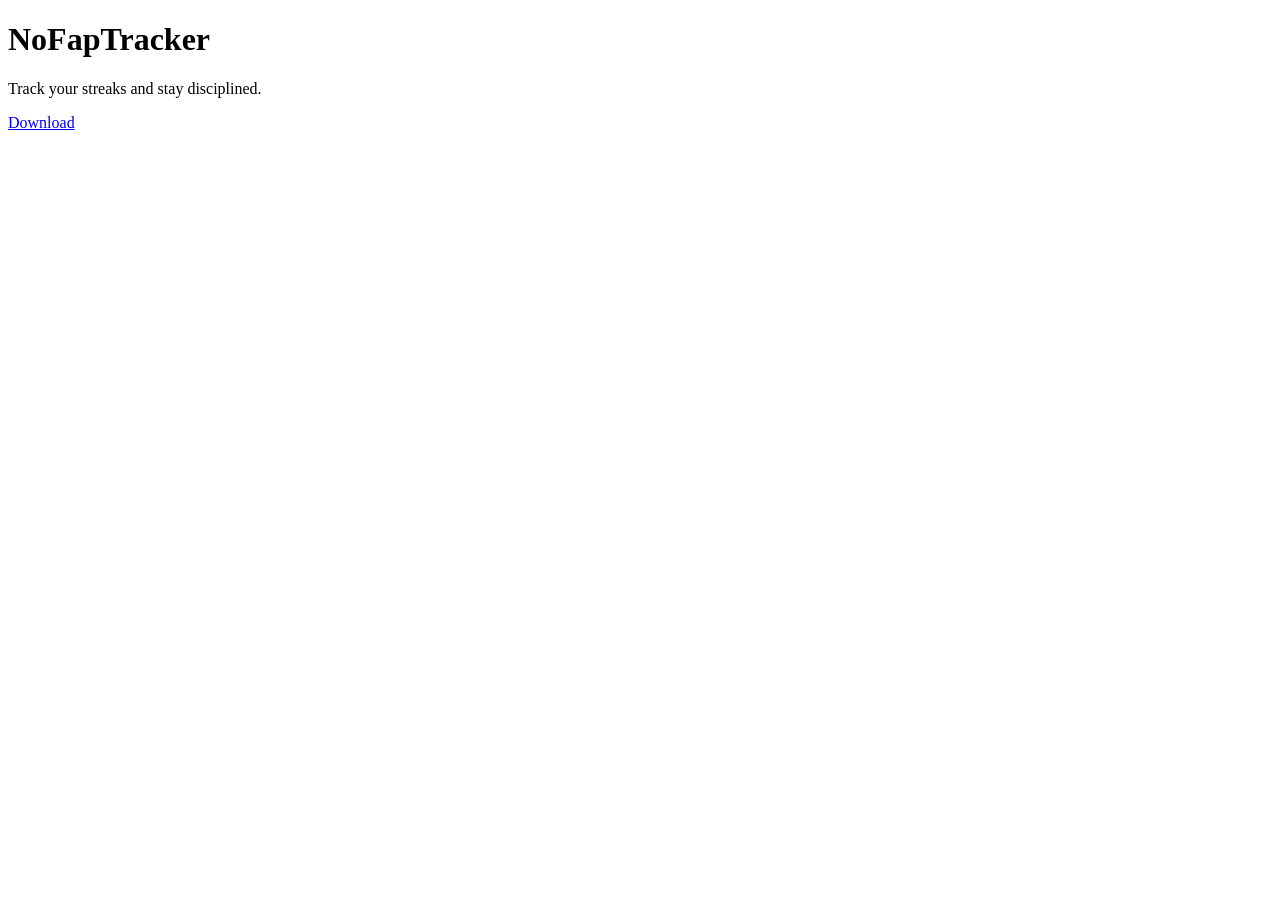
==== index.html @ 9bda852b "Add initial index.html for NoFapTracker app" ====
<!DOCTYPE html>
<html>
<head>
  <title>NoFapTracker</title>
  <meta name="description" content="Offline NoFap streak tracker app.">
</head>

<body>
  <h1>NoFapTracker</h1>
  <p>Track your streaks and stay disciplined.</p>

  <a href="https://github.com/EfthimisKz/NoFapTracker/releases/tag/v0.0.1">
    Download
  </a>
</body>
</html>
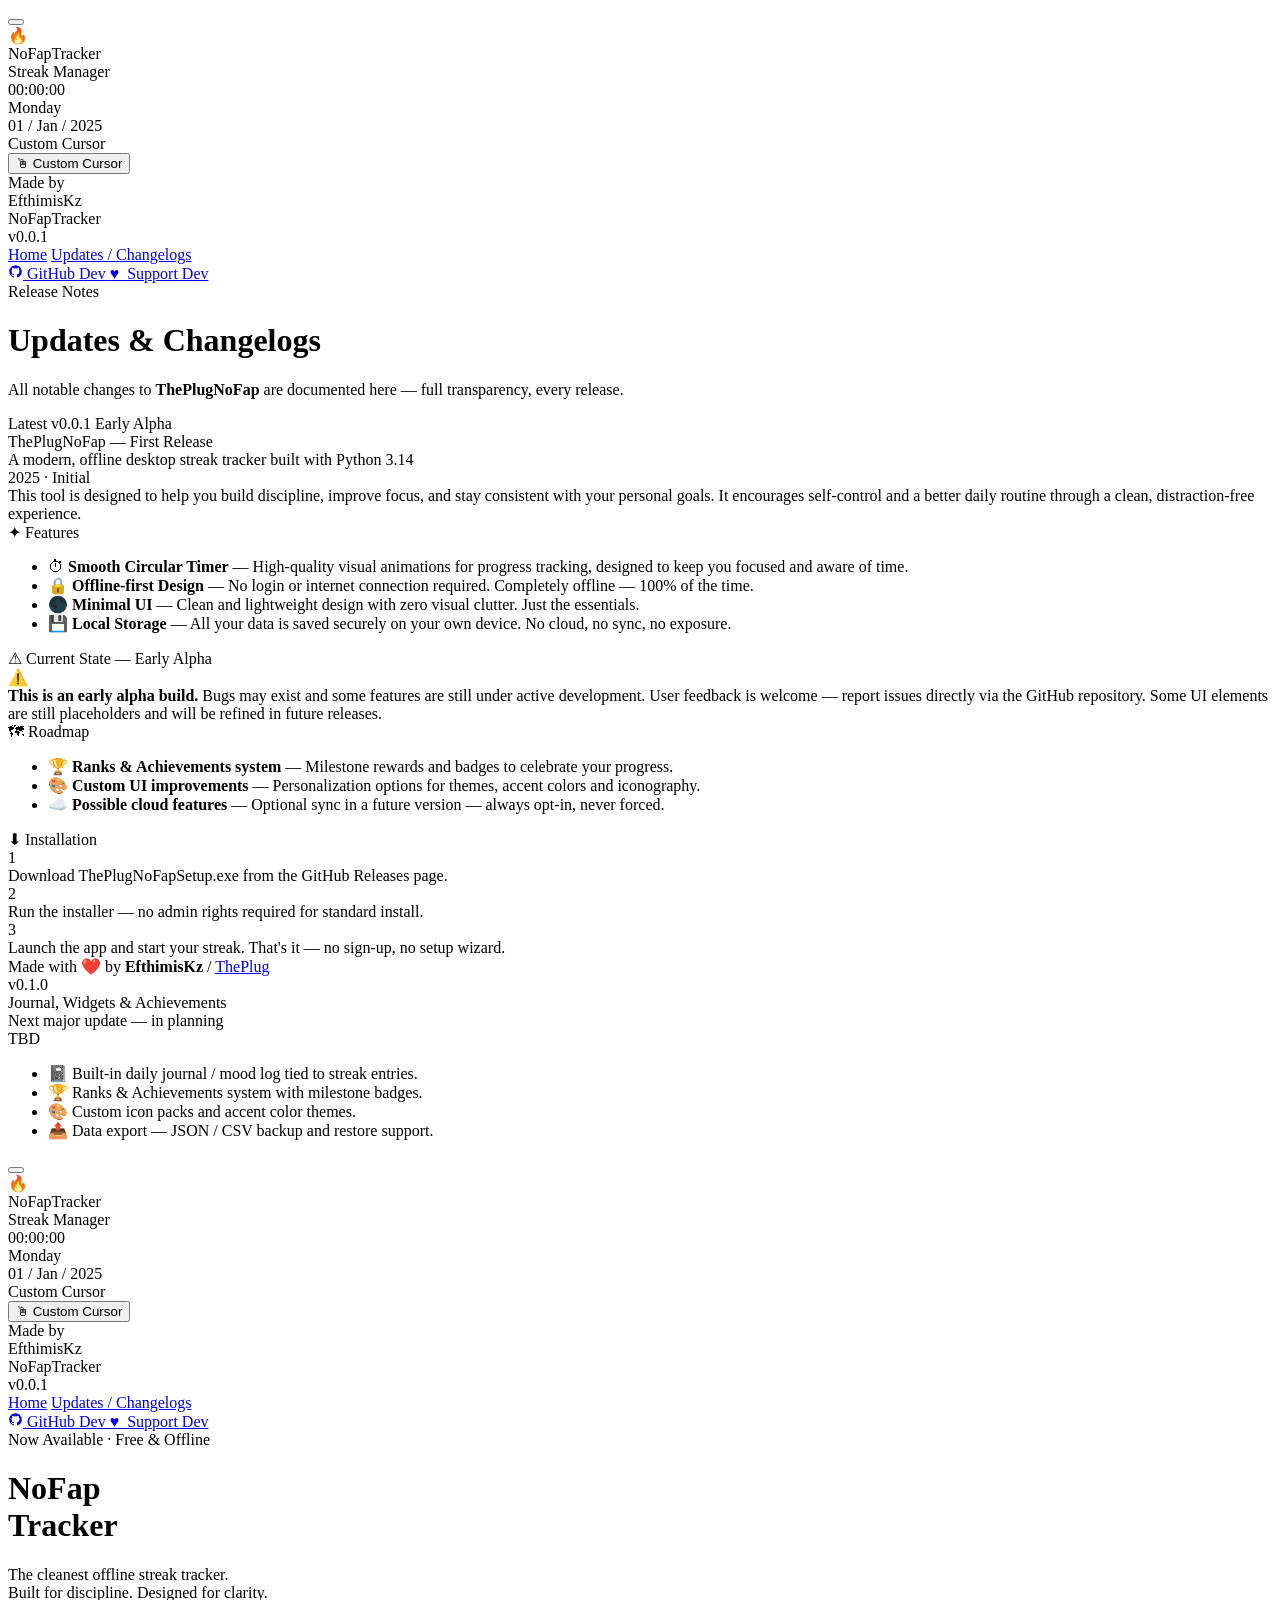
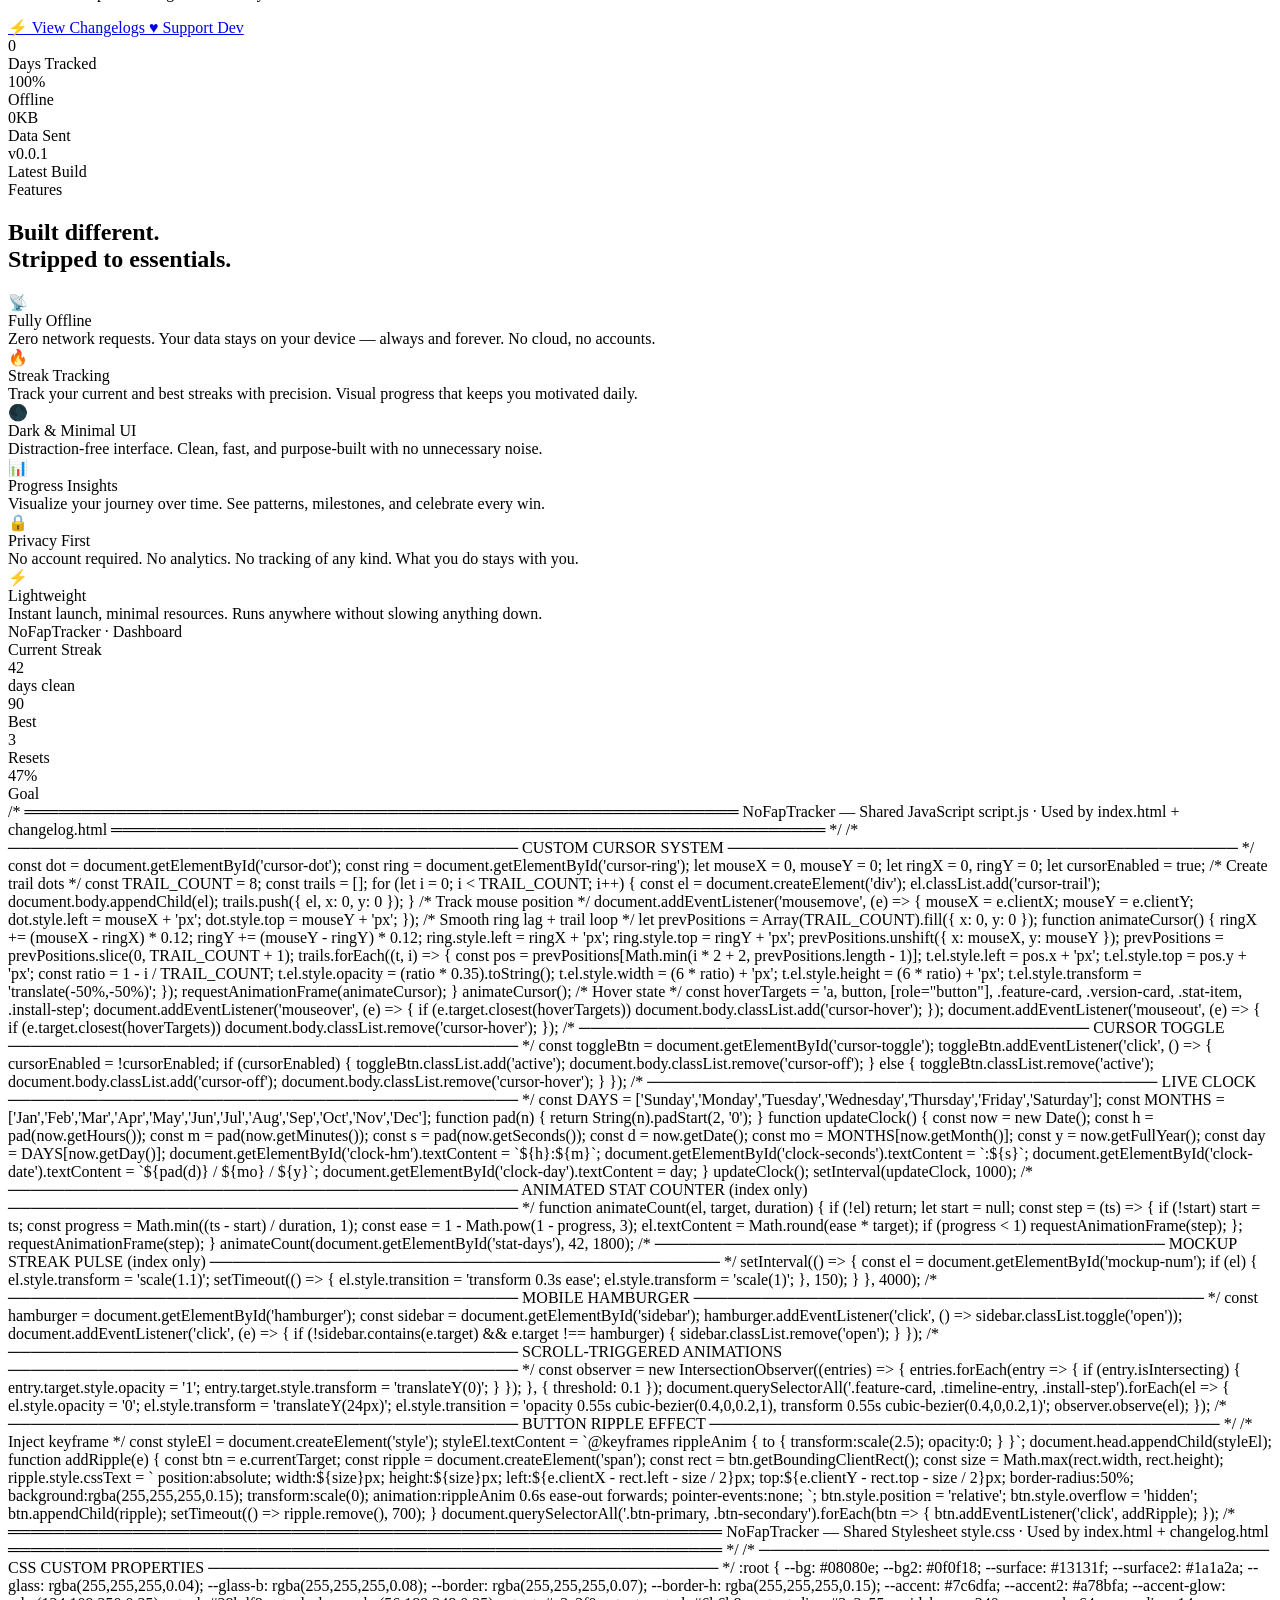
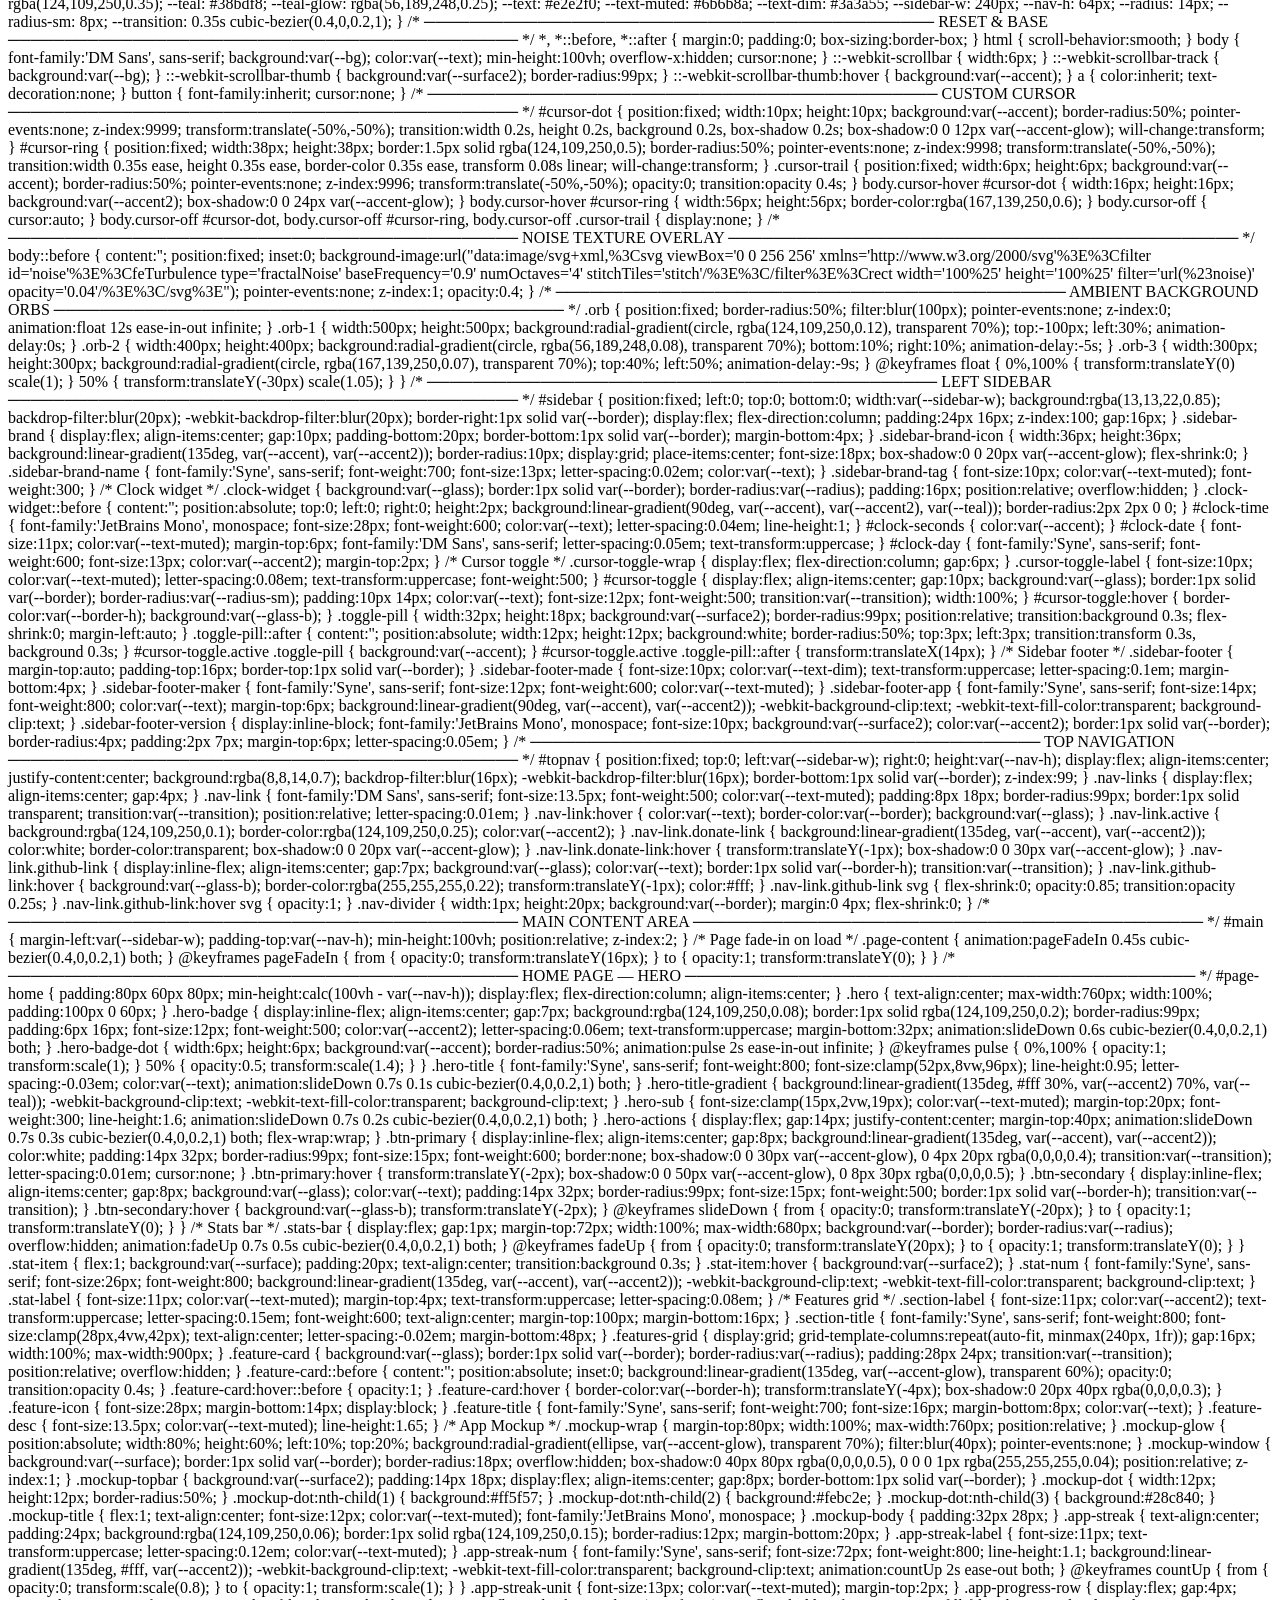
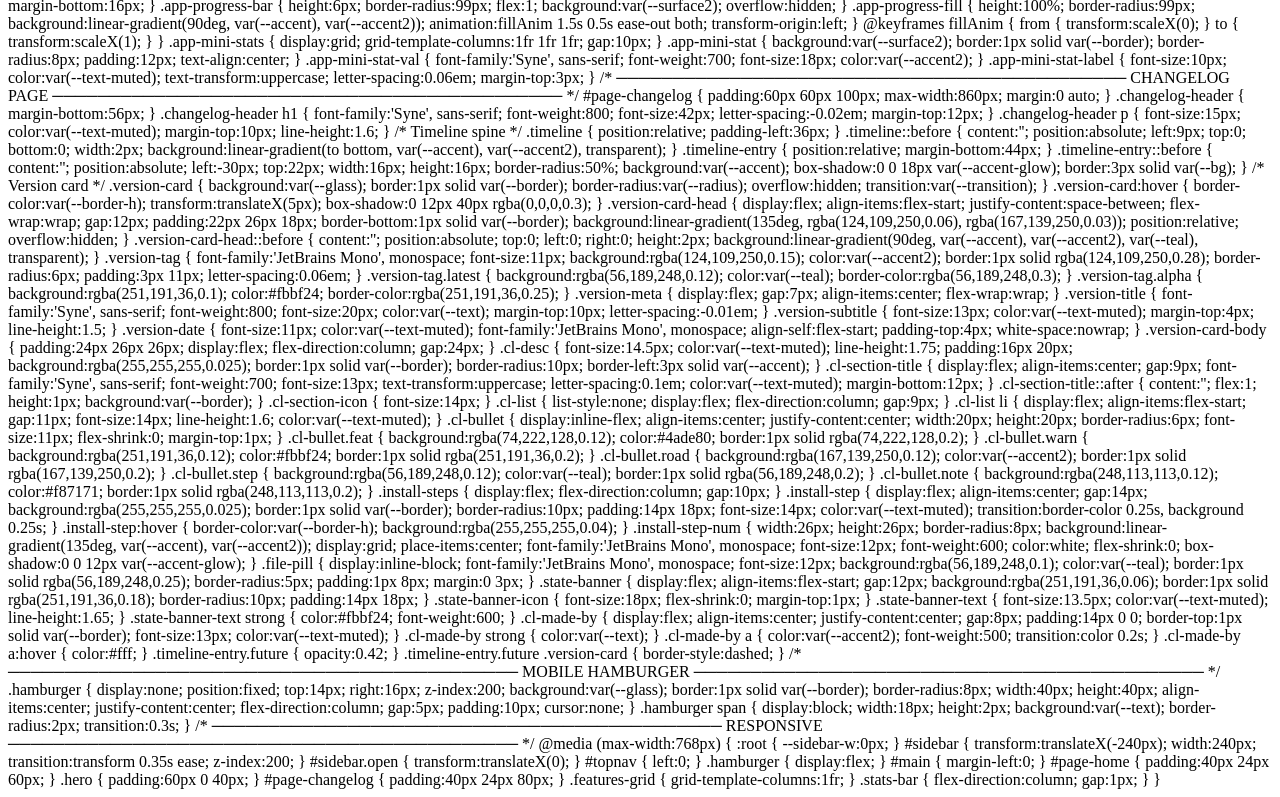
==== commit 34b8ac8a: "New Website 2000 Lines" ====
--- a/index.html
+++ b/index.html
@@ -1,16 +1,1661 @@
 <!DOCTYPE html>
-<html>
+<html lang="en">
 <head>
-  <title>NoFapTracker</title>
-  <meta name="description" content="Offline NoFap streak tracker app.">
+  <meta charset="UTF-8" />
+  <meta name="viewport" content="width=device-width, initial-scale=1.0"/>
+  <title>Changelog — NoFapTracker</title>
+
+  <!-- Google Fonts -->
+  <link rel="preconnect" href="https://fonts.googleapis.com"/>
+  <link rel="preconnect" href="https://fonts.gstatic.com" crossorigin/>
+  <link href="https://fonts.googleapis.com/css2?family=Syne:wght@400;600;700;800&family=DM+Sans:ital,opsz,wght@0,9..40,300;0,9..40,400;0,9..40,500;1,9..40,300&family=JetBrains+Mono:wght@400;500;600&display=swap" rel="stylesheet"/>
+
+  <!-- Shared Styles -->
+  <link rel="stylesheet" href="style.css"/>
 </head>
-
 <body>
-  <h1>NoFapTracker</h1>
-  <p>Track your streaks and stay disciplined.</p>
-
-  <a href="https://github.com/EfthimisKz/NoFapTracker/releases/tag/v0.0.1">
-    Download
-  </a>
+
+  <!-- ── AMBIENT ORBS ── -->
+  <div class="orb orb-1"></div>
+  <div class="orb orb-2"></div>
+  <div class="orb orb-3"></div>
+
+  <!-- ── CUSTOM CURSOR ── -->
+  <div id="cursor-dot"></div>
+  <div id="cursor-ring"></div>
+
+  <!-- ── MOBILE HAMBURGER ── -->
+  <button class="hamburger" id="hamburger" aria-label="Menu">
+    <span></span><span></span><span></span>
+  </button>
+
+  <!-- ══════════════════════════════════════════
+       LEFT SIDEBAR
+  ══════════════════════════════════════════ -->
+  <aside id="sidebar">
+    <div class="sidebar-brand">
+      <div class="sidebar-brand-icon">🔥</div>
+      <div>
+        <div class="sidebar-brand-name">NoFapTracker</div>
+        <div class="sidebar-brand-tag">Streak Manager</div>
+      </div>
+    </div>
+
+    <div class="clock-widget">
+      <div id="clock-time">
+        <span id="clock-hm">00:00</span><span id="clock-seconds">:00</span>
+      </div>
+      <div id="clock-day">Monday</div>
+      <div id="clock-date">01 / Jan / 2025</div>
+    </div>
+
+    <div class="cursor-toggle-wrap">
+      <div class="cursor-toggle-label">Custom Cursor</div>
+      <button id="cursor-toggle" class="active" aria-label="Toggle custom cursor">
+        <span>🖱 Custom Cursor</span>
+        <div class="toggle-pill"></div>
+      </button>
+    </div>
+
+    <div class="sidebar-footer">
+      <div class="sidebar-footer-made">Made by</div>
+      <div class="sidebar-footer-maker">EfthimisKz</div>
+      <div class="sidebar-footer-app">NoFapTracker</div>
+      <span class="sidebar-footer-version">v0.0.1</span>
+    </div>
+  </aside>
+
+  <!-- ══════════════════════════════════════════
+       TOP NAVIGATION
+  ══════════════════════════════════════════ -->
+  <nav id="topnav">
+    <div class="nav-links">
+
+      <!-- Home — links back -->
+      <a href="index.html" class="nav-link">Home</a>
+
+      <!-- Changelog — ACTIVE on this page -->
+      <a href="changelog.html" class="nav-link active">Updates / Changelogs</a>
+
+      <div class="nav-divider"></div>
+
+      <!-- GitHub Dev -->
+      <a href="https://github.com/EfthimisKz"
+         target="_blank" rel="noopener"
+         class="nav-link github-link">
+        <svg width="15" height="15" viewBox="0 0 24 24" fill="currentColor" xmlns="http://www.w3.org/2000/svg" aria-hidden="true">
+          <path d="M12 2C6.477 2 2 6.484 2 12.017c0 4.425 2.865 8.18 6.839 9.504.5.092.682-.217.682-.483 0-.237-.008-.868-.013-1.703-2.782.605-3.369-1.343-3.369-1.343-.454-1.158-1.11-1.466-1.11-1.466-.908-.62.069-.608.069-.608 1.003.07 1.531 1.032 1.531 1.032.892 1.53 2.341 1.088 2.91.832.092-.647.35-1.088.636-1.338-2.22-.253-4.555-1.113-4.555-4.951 0-1.093.39-1.988 1.029-2.688-.103-.253-.446-1.272.098-2.65 0 0 .84-.27 2.75 1.026A9.564 9.564 0 0 1 12 6.844a9.59 9.59 0 0 1 2.504.337c1.909-1.296 2.747-1.027 2.747-1.027.546 1.379.202 2.398.1 2.651.64.7 1.028 1.595 1.028 2.688 0 3.848-2.339 4.695-4.566 4.943.359.309.678.92.678 1.855 0 1.338-.012 2.419-.012 2.747 0 .268.18.58.688.482A10.019 10.019 0 0 0 22 12.017C22 6.484 17.522 2 12 2z"/>
+        </svg>
+        GitHub Dev
+      </a>
+
+      <!-- Support Dev -->
+      <a href="https://paypal.me/EfthimisKzou?locale.x=en_US&country=GR"
+         target="_blank" rel="noopener"
+         class="nav-link donate-link">
+        ♥&nbsp; Support Dev
+      </a>
+    </div>
+  </nav>
+
+  <!-- ══════════════════════════════════════════
+       MAIN CONTENT — CHANGELOG PAGE
+  ══════════════════════════════════════════ -->
+  <main id="main">
+    <div id="page-changelog" class="page-content">
+
+      <!-- ── HEADER ── -->
+      <div class="changelog-header">
+        <div class="hero-badge" style="animation:none; margin-bottom:16px;">
+          <div class="hero-badge-dot"></div>
+          Release Notes
+        </div>
+        <h1>Updates &amp; Changelogs</h1>
+        <p>
+          All notable changes to <strong style="color:var(--text);">ThePlugNoFap</strong>
+          are documented here — full transparency, every release.
+        </p>
+      </div>
+
+      <!-- ══════════════════════════════════════
+           TIMELINE
+      ══════════════════════════════════════ -->
+      <div class="timeline">
+
+        <!-- ─────────────────────────────────────
+             v0.0.1 — FIRST RELEASE
+        ───────────────────────────────────────── -->
+        <div class="timeline-entry">
+          <div class="version-card">
+
+            <!-- Card header -->
+            <div class="version-card-head">
+              <div>
+                <div class="version-meta">
+                  <span class="version-tag latest">Latest</span>
+                  <span class="version-tag">v0.0.1</span>
+                  <span class="version-tag alpha">Early Alpha</span>
+                </div>
+                <div class="version-title">ThePlugNoFap — First Release</div>
+                <div class="version-subtitle">
+                  A modern, offline desktop streak tracker built with Python&nbsp;3.14
+                </div>
+              </div>
+              <div class="version-date">2025 · Initial</div>
+            </div>
+
+            <!-- Card body -->
+            <div class="version-card-body">
+
+              <!-- Description -->
+              <div class="cl-desc">
+                This tool is designed to help you build discipline, improve focus, and stay
+                consistent with your personal goals. It encourages self-control and a better
+                daily routine through a clean, distraction-free experience.
+              </div>
+
+              <!-- ── FEATURES ── -->
+              <div>
+                <div class="cl-section-title">
+                  <span class="cl-section-icon">✦</span>
+                  Features
+                </div>
+                <ul class="cl-list">
+                  <li>
+                    <span class="cl-bullet feat">⏱</span>
+                    <span>
+                      <strong style="color:var(--text);">Smooth Circular Timer</strong>
+                      — High-quality visual animations for progress tracking, designed to
+                      keep you focused and aware of time.
+                    </span>
+                  </li>
+                  <li>
+                    <span class="cl-bullet feat">🔒</span>
+                    <span>
+                      <strong style="color:var(--text);">Offline-first Design</strong>
+                      — No login or internet connection required. Completely offline — 100% of the time.
+                    </span>
+                  </li>
+                  <li>
+                    <span class="cl-bullet feat">🌑</span>
+                    <span>
+                      <strong style="color:var(--text);">Minimal UI</strong>
+                      — Clean and lightweight design with zero visual clutter. Just the essentials.
+                    </span>
+                  </li>
+                  <li>
+                    <span class="cl-bullet feat">💾</span>
+                    <span>
+                      <strong style="color:var(--text);">Local Storage</strong>
+                      — All your data is saved securely on your own device. No cloud, no sync, no exposure.
+                    </span>
+                  </li>
+                </ul>
+              </div>
+
+              <!-- ── CURRENT STATE ── -->
+              <div>
+                <div class="cl-section-title">
+                  <span class="cl-section-icon">⚠</span>
+                  Current State — Early Alpha
+                </div>
+                <div class="state-banner">
+                  <div class="state-banner-icon">⚠️</div>
+                  <div class="state-banner-text">
+                    <strong>This is an early alpha build.</strong> Bugs may exist and some
+                    features are still under active development. User feedback is welcome —
+                    report issues directly via the GitHub repository.
+                    Some UI elements are still placeholders and will be refined in future releases.
+                  </div>
+                </div>
+              </div>
+
+              <!-- ── ROADMAP ── -->
+              <div>
+                <div class="cl-section-title">
+                  <span class="cl-section-icon">🗺</span>
+                  Roadmap
+                </div>
+                <ul class="cl-list">
+                  <li>
+                    <span class="cl-bullet road">🏆</span>
+                    <span>
+                      <strong style="color:var(--text);">Ranks &amp; Achievements system</strong>
+                      — Milestone rewards and badges to celebrate your progress.
+                    </span>
+                  </li>
+                  <li>
+                    <span class="cl-bullet road">🎨</span>
+                    <span>
+                      <strong style="color:var(--text);">Custom UI improvements</strong>
+                      — Personalization options for themes, accent colors and iconography.
+                    </span>
+                  </li>
+                  <li>
+                    <span class="cl-bullet road">☁️</span>
+                    <span>
+                      <strong style="color:var(--text);">Possible cloud features</strong>
+                      — Optional sync in a future version — always opt-in, never forced.
+                    </span>
+                  </li>
+                </ul>
+              </div>
+
+              <!-- ── INSTALLATION ── -->
+              <div>
+                <div class="cl-section-title">
+                  <span class="cl-section-icon">⬇</span>
+                  Installation
+                </div>
+                <div class="install-steps">
+                  <div class="install-step">
+                    <div class="install-step-num">1</div>
+                    <span>
+                      Download <span class="file-pill">ThePlugNoFapSetup.exe</span>
+                      from the GitHub Releases page.
+                    </span>
+                  </div>
+                  <div class="install-step">
+                    <div class="install-step-num">2</div>
+                    <span>Run the installer — no admin rights required for standard install.</span>
+                  </div>
+                  <div class="install-step">
+                    <div class="install-step-num">3</div>
+                    <span>
+                      Launch the app and start your streak.
+                      That's it — no sign-up, no setup wizard.
+                    </span>
+                  </div>
+                </div>
+              </div>
+
+              <!-- ── MADE BY ── -->
+              <div class="cl-made-by">
+                <span>Made with ❤️ by</span>
+                <strong>EfthimisKz</strong>
+                <span style="color:var(--text-dim);">/</span>
+                <a href="https://github.com/EfthimisKz" target="_blank" rel="noopener">ThePlug</a>
+              </div>
+
+            </div><!-- /version-card-body -->
+          </div><!-- /version-card -->
+        </div><!-- /timeline-entry -->
+
+        <!-- ─────────────────────────────────────
+             v0.1.0 — COMING SOON placeholder
+        ───────────────────────────────────────── -->
+        <div class="timeline-entry future">
+          <div class="version-card">
+            <div class="version-card-head">
+              <div>
+                <div class="version-meta">
+                  <span class="version-tag">v0.1.0</span>
+                </div>
+                <div class="version-title">Journal, Widgets &amp; Achievements</div>
+                <div class="version-subtitle">Next major update — in planning</div>
+              </div>
+              <div class="version-date">TBD</div>
+            </div>
+            <div class="version-card-body">
+              <ul class="cl-list">
+                <li>
+                  <span class="cl-bullet road">📓</span>
+                  <span>Built-in daily journal / mood log tied to streak entries.</span>
+                </li>
+                <li>
+                  <span class="cl-bullet road">🏆</span>
+                  <span>Ranks &amp; Achievements system with milestone badges.</span>
+                </li>
+                <li>
+                  <span class="cl-bullet road">🎨</span>
+                  <span>Custom icon packs and accent color themes.</span>
+                </li>
+                <li>
+                  <span class="cl-bullet road">📤</span>
+                  <span>Data export — JSON / CSV backup and restore support.</span>
+                </li>
+              </ul>
+            </div>
+          </div>
+        </div><!-- /timeline-entry future -->
+
+      </div><!-- /timeline -->
+    </div><!-- /page-content -->
+  </main>
+
+  <!-- Shared JS -->
+  <script src="script.js"></script>
 </body>
 </html>
+
+<!DOCTYPE html>
+<html lang="en">
+<head>
+  <meta charset="UTF-8" />
+  <meta name="viewport" content="width=device-width, initial-scale=1.0"/>
+  <title>NoFapTracker — Offline Streak Tracker</title>
+
+  <!-- Google Fonts -->
+  <link rel="preconnect" href="https://fonts.googleapis.com"/>
+  <link rel="preconnect" href="https://fonts.gstatic.com" crossorigin/>
+  <link href="https://fonts.googleapis.com/css2?family=Syne:wght@400;600;700;800&family=DM+Sans:ital,opsz,wght@0,9..40,300;0,9..40,400;0,9..40,500;1,9..40,300&family=JetBrains+Mono:wght@400;500;600&display=swap" rel="stylesheet"/>
+
+  <!-- Shared Styles -->
+  <link rel="stylesheet" href="style.css"/>
+</head>
+<body>
+
+  <!-- ── AMBIENT ORBS ── -->
+  <div class="orb orb-1"></div>
+  <div class="orb orb-2"></div>
+  <div class="orb orb-3"></div>
+
+  <!-- ── CUSTOM CURSOR ── -->
+  <div id="cursor-dot"></div>
+  <div id="cursor-ring"></div>
+
+  <!-- ── MOBILE HAMBURGER ── -->
+  <button class="hamburger" id="hamburger" aria-label="Menu">
+    <span></span><span></span><span></span>
+  </button>
+
+  <!-- ══════════════════════════════════════════
+       LEFT SIDEBAR
+  ══════════════════════════════════════════ -->
+  <aside id="sidebar">
+    <div class="sidebar-brand">
+      <div class="sidebar-brand-icon">🔥</div>
+      <div>
+        <div class="sidebar-brand-name">NoFapTracker</div>
+        <div class="sidebar-brand-tag">Streak Manager</div>
+      </div>
+    </div>
+
+    <div class="clock-widget">
+      <div id="clock-time">
+        <span id="clock-hm">00:00</span><span id="clock-seconds">:00</span>
+      </div>
+      <div id="clock-day">Monday</div>
+      <div id="clock-date">01 / Jan / 2025</div>
+    </div>
+
+    <div class="cursor-toggle-wrap">
+      <div class="cursor-toggle-label">Custom Cursor</div>
+      <button id="cursor-toggle" class="active" aria-label="Toggle custom cursor">
+        <span>🖱 Custom Cursor</span>
+        <div class="toggle-pill"></div>
+      </button>
+    </div>
+
+    <div class="sidebar-footer">
+      <div class="sidebar-footer-made">Made by</div>
+      <div class="sidebar-footer-maker">EfthimisKz</div>
+      <div class="sidebar-footer-app">NoFapTracker</div>
+      <span class="sidebar-footer-version">v0.0.1</span>
+    </div>
+  </aside>
+
+  <!-- ══════════════════════════════════════════
+       TOP NAVIGATION
+  ══════════════════════════════════════════ -->
+  <nav id="topnav">
+    <div class="nav-links">
+
+      <!-- Home — ACTIVE on this page -->
+      <a href="index.html" class="nav-link active">Home</a>
+
+      <!-- Changelog — links to separate page -->
+      <a href="changelog.html" class="nav-link">Updates / Changelogs</a>
+
+      <div class="nav-divider"></div>
+
+      <!-- GitHub Dev -->
+      <a href="https://github.com/EfthimisKz"
+         target="_blank" rel="noopener"
+         class="nav-link github-link">
+        <svg width="15" height="15" viewBox="0 0 24 24" fill="currentColor" xmlns="http://www.w3.org/2000/svg" aria-hidden="true">
+          <path d="M12 2C6.477 2 2 6.484 2 12.017c0 4.425 2.865 8.18 6.839 9.504.5.092.682-.217.682-.483 0-.237-.008-.868-.013-1.703-2.782.605-3.369-1.343-3.369-1.343-.454-1.158-1.11-1.466-1.11-1.466-.908-.62.069-.608.069-.608 1.003.07 1.531 1.032 1.531 1.032.892 1.53 2.341 1.088 2.91.832.092-.647.35-1.088.636-1.338-2.22-.253-4.555-1.113-4.555-4.951 0-1.093.39-1.988 1.029-2.688-.103-.253-.446-1.272.098-2.65 0 0 .84-.27 2.75 1.026A9.564 9.564 0 0 1 12 6.844a9.59 9.59 0 0 1 2.504.337c1.909-1.296 2.747-1.027 2.747-1.027.546 1.379.202 2.398.1 2.651.64.7 1.028 1.595 1.028 2.688 0 3.848-2.339 4.695-4.566 4.943.359.309.678.92.678 1.855 0 1.338-.012 2.419-.012 2.747 0 .268.18.58.688.482A10.019 10.019 0 0 0 22 12.017C22 6.484 17.522 2 12 2z"/>
+        </svg>
+        GitHub Dev
+      </a>
+
+      <!-- Support Dev -->
+      <a href="https://paypal.me/EfthimisKzou?locale.x=en_US&country=GR"
+         target="_blank" rel="noopener"
+         class="nav-link donate-link">
+        ♥&nbsp; Support Dev
+      </a>
+    </div>
+  </nav>
+
+  <!-- ══════════════════════════════════════════
+       MAIN CONTENT — HOME PAGE
+  ══════════════════════════════════════════ -->
+  <main id="main">
+    <div id="page-home" class="page-content">
+
+      <!-- ── HERO ── -->
+      <div class="hero">
+        <div class="hero-badge">
+          <div class="hero-badge-dot"></div>
+          Now Available · Free &amp; Offline
+        </div>
+
+        <h1 class="hero-title">
+          <span class="hero-title-gradient">NoFap</span><br>Tracker
+        </h1>
+
+        <p class="hero-sub">
+          The cleanest offline streak tracker.<br>
+          Built for discipline. Designed for clarity.
+        </p>
+
+        <div class="hero-actions">
+          <!-- ✅ FIX: Direct link to changelog.html -->
+          <a href="changelog.html" class="btn-primary">
+            ⚡ View Changelogs
+          </a>
+          <a class="btn-secondary"
+             href="https://paypal.me/EfthimisKzou?locale.x=en_US&country=GR"
+             target="_blank" rel="noopener">
+            ♥ Support Dev
+          </a>
+        </div>
+      </div>
+
+      <!-- ── STATS BAR ── -->
+      <div class="stats-bar">
+        <div class="stat-item">
+          <div class="stat-num" id="stat-days">0</div>
+          <div class="stat-label">Days Tracked</div>
+        </div>
+        <div class="stat-item">
+          <div class="stat-num">100%</div>
+          <div class="stat-label">Offline</div>
+        </div>
+        <div class="stat-item">
+          <div class="stat-num">0KB</div>
+          <div class="stat-label">Data Sent</div>
+        </div>
+        <div class="stat-item">
+          <div class="stat-num" id="stat-ver">v0.0.1</div>
+          <div class="stat-label">Latest Build</div>
+        </div>
+      </div>
+
+      <!-- ── FEATURES ── -->
+      <div class="section-label">Features</div>
+      <h2 class="section-title">Built different.<br>Stripped to essentials.</h2>
+
+      <div class="features-grid">
+        <div class="feature-card" style="animation-delay:0.1s">
+          <span class="feature-icon">📡</span>
+          <div class="feature-title">Fully Offline</div>
+          <div class="feature-desc">Zero network requests. Your data stays on your device — always and forever. No cloud, no accounts.</div>
+        </div>
+        <div class="feature-card" style="animation-delay:0.2s">
+          <span class="feature-icon">🔥</span>
+          <div class="feature-title">Streak Tracking</div>
+          <div class="feature-desc">Track your current and best streaks with precision. Visual progress that keeps you motivated daily.</div>
+        </div>
+        <div class="feature-card" style="animation-delay:0.3s">
+          <span class="feature-icon">🌑</span>
+          <div class="feature-title">Dark &amp; Minimal UI</div>
+          <div class="feature-desc">Distraction-free interface. Clean, fast, and purpose-built with no unnecessary noise.</div>
+        </div>
+        <div class="feature-card" style="animation-delay:0.4s">
+          <span class="feature-icon">📊</span>
+          <div class="feature-title">Progress Insights</div>
+          <div class="feature-desc">Visualize your journey over time. See patterns, milestones, and celebrate every win.</div>
+        </div>
+        <div class="feature-card" style="animation-delay:0.5s">
+          <span class="feature-icon">🔒</span>
+          <div class="feature-title">Privacy First</div>
+          <div class="feature-desc">No account required. No analytics. No tracking of any kind. What you do stays with you.</div>
+        </div>
+        <div class="feature-card" style="animation-delay:0.6s">
+          <span class="feature-icon">⚡</span>
+          <div class="feature-title">Lightweight</div>
+          <div class="feature-desc">Instant launch, minimal resources. Runs anywhere without slowing anything down.</div>
+        </div>
+      </div>
+
+      <!-- ── APP MOCKUP ── -->
+      <div class="mockup-wrap">
+        <div class="mockup-glow"></div>
+        <div class="mockup-window">
+          <div class="mockup-topbar">
+            <div class="mockup-dot"></div>
+            <div class="mockup-dot"></div>
+            <div class="mockup-dot"></div>
+            <div class="mockup-title">NoFapTracker · Dashboard</div>
+          </div>
+          <div class="mockup-body">
+            <div class="app-streak">
+              <div class="app-streak-label">Current Streak</div>
+              <div class="app-streak-num" id="mockup-num">42</div>
+              <div class="app-streak-unit">days clean</div>
+            </div>
+            <div class="app-progress-row">
+              <div class="app-progress-bar"><div class="app-progress-fill" style="width:70%"></div></div>
+              <div class="app-progress-bar"><div class="app-progress-fill" style="width:100%; opacity:0.5;"></div></div>
+              <div class="app-progress-bar"><div class="app-progress-fill" style="width:30%; opacity:0.3;"></div></div>
+            </div>
+            <div class="app-mini-stats">
+              <div class="app-mini-stat">
+                <div class="app-mini-stat-val">90</div>
+                <div class="app-mini-stat-label">Best</div>
+              </div>
+              <div class="app-mini-stat">
+                <div class="app-mini-stat-val">3</div>
+                <div class="app-mini-stat-label">Resets</div>
+              </div>
+              <div class="app-mini-stat">
+                <div class="app-mini-stat-val">47%</div>
+                <div class="app-mini-stat-label">Goal</div>
+              </div>
+            </div>
+          </div>
+        </div>
+      </div>
+
+    </div><!-- /page-content -->
+  </main>
+
+  <!-- Shared JS -->
+  <script src="script.js"></script>
+</body>
+</html>
+
+/* ═══════════════════════════════════════════════════════════════
+   NoFapTracker — Shared JavaScript
+   script.js · Used by index.html + changelog.html
+═══════════════════════════════════════════════════════════════ */
+
+/* ─────────────────────────────────────────────
+   CUSTOM CURSOR SYSTEM
+───────────────────────────────────────────── */
+const dot  = document.getElementById('cursor-dot');
+const ring = document.getElementById('cursor-ring');
+let mouseX = 0, mouseY = 0;
+let ringX  = 0, ringY  = 0;
+let cursorEnabled = true;
+
+/* Create trail dots */
+const TRAIL_COUNT = 8;
+const trails = [];
+for (let i = 0; i < TRAIL_COUNT; i++) {
+  const el = document.createElement('div');
+  el.classList.add('cursor-trail');
+  document.body.appendChild(el);
+  trails.push({ el, x: 0, y: 0 });
+}
+
+/* Track mouse position */
+document.addEventListener('mousemove', (e) => {
+  mouseX = e.clientX;
+  mouseY = e.clientY;
+  dot.style.left = mouseX + 'px';
+  dot.style.top  = mouseY + 'px';
+});
+
+/* Smooth ring lag + trail loop */
+let prevPositions = Array(TRAIL_COUNT).fill({ x: 0, y: 0 });
+function animateCursor() {
+  ringX += (mouseX - ringX) * 0.12;
+  ringY += (mouseY - ringY) * 0.12;
+  ring.style.left = ringX + 'px';
+  ring.style.top  = ringY + 'px';
+
+  prevPositions.unshift({ x: mouseX, y: mouseY });
+  prevPositions = prevPositions.slice(0, TRAIL_COUNT + 1);
+
+  trails.forEach((t, i) => {
+    const pos = prevPositions[Math.min(i * 2 + 2, prevPositions.length - 1)];
+    t.el.style.left      = pos.x + 'px';
+    t.el.style.top       = pos.y + 'px';
+    const ratio          = 1 - i / TRAIL_COUNT;
+    t.el.style.opacity   = (ratio * 0.35).toString();
+    t.el.style.width     = (6 * ratio) + 'px';
+    t.el.style.height    = (6 * ratio) + 'px';
+    t.el.style.transform = 'translate(-50%,-50%)';
+  });
+
+  requestAnimationFrame(animateCursor);
+}
+animateCursor();
+
+/* Hover state */
+const hoverTargets = 'a, button, [role="button"], .feature-card, .version-card, .stat-item, .install-step';
+document.addEventListener('mouseover', (e) => {
+  if (e.target.closest(hoverTargets)) document.body.classList.add('cursor-hover');
+});
+document.addEventListener('mouseout', (e) => {
+  if (e.target.closest(hoverTargets)) document.body.classList.remove('cursor-hover');
+});
+
+/* ─────────────────────────────────────────────
+   CURSOR TOGGLE
+───────────────────────────────────────────── */
+const toggleBtn = document.getElementById('cursor-toggle');
+toggleBtn.addEventListener('click', () => {
+  cursorEnabled = !cursorEnabled;
+  if (cursorEnabled) {
+    toggleBtn.classList.add('active');
+    document.body.classList.remove('cursor-off');
+  } else {
+    toggleBtn.classList.remove('active');
+    document.body.classList.add('cursor-off');
+    document.body.classList.remove('cursor-hover');
+  }
+});
+
+/* ─────────────────────────────────────────────
+   LIVE CLOCK
+───────────────────────────────────────────── */
+const DAYS   = ['Sunday','Monday','Tuesday','Wednesday','Thursday','Friday','Saturday'];
+const MONTHS = ['Jan','Feb','Mar','Apr','May','Jun','Jul','Aug','Sep','Oct','Nov','Dec'];
+function pad(n) { return String(n).padStart(2, '0'); }
+
+function updateClock() {
+  const now = new Date();
+  const h   = pad(now.getHours());
+  const m   = pad(now.getMinutes());
+  const s   = pad(now.getSeconds());
+  const d   = now.getDate();
+  const mo  = MONTHS[now.getMonth()];
+  const y   = now.getFullYear();
+  const day = DAYS[now.getDay()];
+  document.getElementById('clock-hm').textContent     = `${h}:${m}`;
+  document.getElementById('clock-seconds').textContent = `:${s}`;
+  document.getElementById('clock-date').textContent    = `${pad(d)} / ${mo} / ${y}`;
+  document.getElementById('clock-day').textContent     = day;
+}
+updateClock();
+setInterval(updateClock, 1000);
+
+/* ─────────────────────────────────────────────
+   ANIMATED STAT COUNTER (index only)
+───────────────────────────────────────────── */
+function animateCount(el, target, duration) {
+  if (!el) return;
+  let start = null;
+  const step = (ts) => {
+    if (!start) start = ts;
+    const progress = Math.min((ts - start) / duration, 1);
+    const ease = 1 - Math.pow(1 - progress, 3);
+    el.textContent = Math.round(ease * target);
+    if (progress < 1) requestAnimationFrame(step);
+  };
+  requestAnimationFrame(step);
+}
+animateCount(document.getElementById('stat-days'), 42, 1800);
+
+/* ─────────────────────────────────────────────
+   MOCKUP STREAK PULSE (index only)
+───────────────────────────────────────────── */
+setInterval(() => {
+  const el = document.getElementById('mockup-num');
+  if (el) {
+    el.style.transform = 'scale(1.1)';
+    setTimeout(() => {
+      el.style.transition = 'transform 0.3s ease';
+      el.style.transform  = 'scale(1)';
+    }, 150);
+  }
+}, 4000);
+
+/* ─────────────────────────────────────────────
+   MOBILE HAMBURGER
+───────────────────────────────────────────── */
+const hamburger = document.getElementById('hamburger');
+const sidebar   = document.getElementById('sidebar');
+hamburger.addEventListener('click', () => sidebar.classList.toggle('open'));
+document.addEventListener('click', (e) => {
+  if (!sidebar.contains(e.target) && e.target !== hamburger) {
+    sidebar.classList.remove('open');
+  }
+});
+
+/* ─────────────────────────────────────────────
+   SCROLL-TRIGGERED ANIMATIONS
+───────────────────────────────────────────── */
+const observer = new IntersectionObserver((entries) => {
+  entries.forEach(entry => {
+    if (entry.isIntersecting) {
+      entry.target.style.opacity   = '1';
+      entry.target.style.transform = 'translateY(0)';
+    }
+  });
+}, { threshold: 0.1 });
+
+document.querySelectorAll('.feature-card, .timeline-entry, .install-step').forEach(el => {
+  el.style.opacity    = '0';
+  el.style.transform  = 'translateY(24px)';
+  el.style.transition = 'opacity 0.55s cubic-bezier(0.4,0,0.2,1), transform 0.55s cubic-bezier(0.4,0,0.2,1)';
+  observer.observe(el);
+});
+
+/* ─────────────────────────────────────────────
+   BUTTON RIPPLE EFFECT
+───────────────────────────────────────────── */
+/* Inject keyframe */
+const styleEl = document.createElement('style');
+styleEl.textContent = `@keyframes rippleAnim { to { transform:scale(2.5); opacity:0; } }`;
+document.head.appendChild(styleEl);
+
+function addRipple(e) {
+  const btn    = e.currentTarget;
+  const ripple = document.createElement('span');
+  const rect   = btn.getBoundingClientRect();
+  const size   = Math.max(rect.width, rect.height);
+  ripple.style.cssText = `
+    position:absolute;
+    width:${size}px; height:${size}px;
+    left:${e.clientX - rect.left - size / 2}px;
+    top:${e.clientY - rect.top - size / 2}px;
+    border-radius:50%;
+    background:rgba(255,255,255,0.15);
+    transform:scale(0);
+    animation:rippleAnim 0.6s ease-out forwards;
+    pointer-events:none;
+  `;
+  btn.style.position = 'relative';
+  btn.style.overflow = 'hidden';
+  btn.appendChild(ripple);
+  setTimeout(() => ripple.remove(), 700);
+}
+
+document.querySelectorAll('.btn-primary, .btn-secondary').forEach(btn => {
+  btn.addEventListener('click', addRipple);
+});
+
+/* ═══════════════════════════════════════════════════════════════
+   NoFapTracker — Shared Stylesheet
+   style.css · Used by index.html + changelog.html
+═══════════════════════════════════════════════════════════════ */
+
+/* ─────────────────────────────────────────────
+   CSS CUSTOM PROPERTIES
+───────────────────────────────────────────── */
+:root {
+  --bg:          #08080e;
+  --bg2:         #0f0f18;
+  --surface:     #13131f;
+  --surface2:    #1a1a2a;
+  --glass:       rgba(255,255,255,0.04);
+  --glass-b:     rgba(255,255,255,0.08);
+  --border:      rgba(255,255,255,0.07);
+  --border-h:    rgba(255,255,255,0.15);
+  --accent:      #7c6dfa;
+  --accent2:     #a78bfa;
+  --accent-glow: rgba(124,109,250,0.35);
+  --teal:        #38bdf8;
+  --teal-glow:   rgba(56,189,248,0.25);
+  --text:        #e2e2f0;
+  --text-muted:  #6b6b8a;
+  --text-dim:    #3a3a55;
+  --sidebar-w:   240px;
+  --nav-h:       64px;
+  --radius:      14px;
+  --radius-sm:   8px;
+  --transition:  0.35s cubic-bezier(0.4,0,0.2,1);
+}
+
+/* ─────────────────────────────────────────────
+   RESET & BASE
+───────────────────────────────────────────── */
+*, *::before, *::after { margin:0; padding:0; box-sizing:border-box; }
+html { scroll-behavior:smooth; }
+
+body {
+  font-family:'DM Sans', sans-serif;
+  background:var(--bg);
+  color:var(--text);
+  min-height:100vh;
+  overflow-x:hidden;
+  cursor:none;
+}
+
+::-webkit-scrollbar { width:6px; }
+::-webkit-scrollbar-track { background:var(--bg); }
+::-webkit-scrollbar-thumb { background:var(--surface2); border-radius:99px; }
+::-webkit-scrollbar-thumb:hover { background:var(--accent); }
+
+a { color:inherit; text-decoration:none; }
+button { font-family:inherit; cursor:none; }
+
+/* ─────────────────────────────────────────────
+   CUSTOM CURSOR
+───────────────────────────────────────────── */
+#cursor-dot {
+  position:fixed;
+  width:10px; height:10px;
+  background:var(--accent);
+  border-radius:50%;
+  pointer-events:none;
+  z-index:9999;
+  transform:translate(-50%,-50%);
+  transition:width 0.2s, height 0.2s, background 0.2s, box-shadow 0.2s;
+  box-shadow:0 0 12px var(--accent-glow);
+  will-change:transform;
+}
+#cursor-ring {
+  position:fixed;
+  width:38px; height:38px;
+  border:1.5px solid rgba(124,109,250,0.5);
+  border-radius:50%;
+  pointer-events:none;
+  z-index:9998;
+  transform:translate(-50%,-50%);
+  transition:width 0.35s ease, height 0.35s ease, border-color 0.35s ease, transform 0.08s linear;
+  will-change:transform;
+}
+.cursor-trail {
+  position:fixed;
+  width:6px; height:6px;
+  background:var(--accent);
+  border-radius:50%;
+  pointer-events:none;
+  z-index:9996;
+  transform:translate(-50%,-50%);
+  opacity:0;
+  transition:opacity 0.4s;
+}
+
+body.cursor-hover #cursor-dot {
+  width:16px; height:16px;
+  background:var(--accent2);
+  box-shadow:0 0 24px var(--accent-glow);
+}
+body.cursor-hover #cursor-ring {
+  width:56px; height:56px;
+  border-color:rgba(167,139,250,0.6);
+}
+body.cursor-off { cursor:auto; }
+body.cursor-off #cursor-dot,
+body.cursor-off #cursor-ring,
+body.cursor-off .cursor-trail { display:none; }
+
+/* ─────────────────────────────────────────────
+   NOISE TEXTURE OVERLAY
+───────────────────────────────────────────── */
+body::before {
+  content:'';
+  position:fixed; inset:0;
+  background-image:url("data:image/svg+xml,%3Csvg viewBox='0 0 256 256' xmlns='http://www.w3.org/2000/svg'%3E%3Cfilter id='noise'%3E%3CfeTurbulence type='fractalNoise' baseFrequency='0.9' numOctaves='4' stitchTiles='stitch'/%3E%3C/filter%3E%3Crect width='100%25' height='100%25' filter='url(%23noise)' opacity='0.04'/%3E%3C/svg%3E");
+  pointer-events:none;
+  z-index:1;
+  opacity:0.4;
+}
+
+/* ─────────────────────────────────────────────
+   AMBIENT BACKGROUND ORBS
+───────────────────────────────────────────── */
+.orb {
+  position:fixed;
+  border-radius:50%;
+  filter:blur(100px);
+  pointer-events:none;
+  z-index:0;
+  animation:float 12s ease-in-out infinite;
+}
+.orb-1 {
+  width:500px; height:500px;
+  background:radial-gradient(circle, rgba(124,109,250,0.12), transparent 70%);
+  top:-100px; left:30%;
+  animation-delay:0s;
+}
+.orb-2 {
+  width:400px; height:400px;
+  background:radial-gradient(circle, rgba(56,189,248,0.08), transparent 70%);
+  bottom:10%; right:10%;
+  animation-delay:-5s;
+}
+.orb-3 {
+  width:300px; height:300px;
+  background:radial-gradient(circle, rgba(167,139,250,0.07), transparent 70%);
+  top:40%; left:50%;
+  animation-delay:-9s;
+}
+@keyframes float {
+  0%,100% { transform:translateY(0) scale(1); }
+  50%      { transform:translateY(-30px) scale(1.05); }
+}
+
+/* ─────────────────────────────────────────────
+   LEFT SIDEBAR
+───────────────────────────────────────────── */
+#sidebar {
+  position:fixed;
+  left:0; top:0; bottom:0;
+  width:var(--sidebar-w);
+  background:rgba(13,13,22,0.85);
+  backdrop-filter:blur(20px);
+  -webkit-backdrop-filter:blur(20px);
+  border-right:1px solid var(--border);
+  display:flex;
+  flex-direction:column;
+  padding:24px 16px;
+  z-index:100;
+  gap:16px;
+}
+
+.sidebar-brand {
+  display:flex;
+  align-items:center;
+  gap:10px;
+  padding-bottom:20px;
+  border-bottom:1px solid var(--border);
+  margin-bottom:4px;
+}
+.sidebar-brand-icon {
+  width:36px; height:36px;
+  background:linear-gradient(135deg, var(--accent), var(--accent2));
+  border-radius:10px;
+  display:grid; place-items:center;
+  font-size:18px;
+  box-shadow:0 0 20px var(--accent-glow);
+  flex-shrink:0;
+}
+.sidebar-brand-name {
+  font-family:'Syne', sans-serif;
+  font-weight:700; font-size:13px;
+  letter-spacing:0.02em;
+  color:var(--text);
+}
+.sidebar-brand-tag { font-size:10px; color:var(--text-muted); font-weight:300; }
+
+/* Clock widget */
+.clock-widget {
+  background:var(--glass);
+  border:1px solid var(--border);
+  border-radius:var(--radius);
+  padding:16px;
+  position:relative;
+  overflow:hidden;
+}
+.clock-widget::before {
+  content:'';
+  position:absolute;
+  top:0; left:0; right:0;
+  height:2px;
+  background:linear-gradient(90deg, var(--accent), var(--accent2), var(--teal));
+  border-radius:2px 2px 0 0;
+}
+#clock-time {
+  font-family:'JetBrains Mono', monospace;
+  font-size:28px; font-weight:600;
+  color:var(--text);
+  letter-spacing:0.04em;
+  line-height:1;
+}
+#clock-seconds { color:var(--accent); }
+#clock-date {
+  font-size:11px; color:var(--text-muted);
+  margin-top:6px;
+  font-family:'DM Sans', sans-serif;
+  letter-spacing:0.05em;
+  text-transform:uppercase;
+}
+#clock-day {
+  font-family:'Syne', sans-serif;
+  font-weight:600; font-size:13px;
+  color:var(--accent2);
+  margin-top:2px;
+}
+
+/* Cursor toggle */
+.cursor-toggle-wrap { display:flex; flex-direction:column; gap:6px; }
+.cursor-toggle-label {
+  font-size:10px; color:var(--text-muted);
+  letter-spacing:0.08em;
+  text-transform:uppercase;
+  font-weight:500;
+}
+#cursor-toggle {
+  display:flex; align-items:center; gap:10px;
+  background:var(--glass);
+  border:1px solid var(--border);
+  border-radius:var(--radius-sm);
+  padding:10px 14px;
+  color:var(--text);
+  font-size:12px; font-weight:500;
+  transition:var(--transition);
+  width:100%;
+}
+#cursor-toggle:hover { border-color:var(--border-h); background:var(--glass-b); }
+.toggle-pill {
+  width:32px; height:18px;
+  background:var(--surface2);
+  border-radius:99px;
+  position:relative;
+  transition:background 0.3s;
+  flex-shrink:0;
+  margin-left:auto;
+}
+.toggle-pill::after {
+  content:'';
+  position:absolute;
+  width:12px; height:12px;
+  background:white;
+  border-radius:50%;
+  top:3px; left:3px;
+  transition:transform 0.3s, background 0.3s;
+}
+#cursor-toggle.active .toggle-pill { background:var(--accent); }
+#cursor-toggle.active .toggle-pill::after { transform:translateX(14px); }
+
+/* Sidebar footer */
+.sidebar-footer {
+  margin-top:auto;
+  padding-top:16px;
+  border-top:1px solid var(--border);
+}
+.sidebar-footer-made {
+  font-size:10px; color:var(--text-dim);
+  text-transform:uppercase; letter-spacing:0.1em;
+  margin-bottom:4px;
+}
+.sidebar-footer-maker {
+  font-family:'Syne', sans-serif;
+  font-size:12px; font-weight:600;
+  color:var(--text-muted);
+}
+.sidebar-footer-app {
+  font-family:'Syne', sans-serif;
+  font-size:14px; font-weight:800;
+  color:var(--text);
+  margin-top:6px;
+  background:linear-gradient(90deg, var(--accent), var(--accent2));
+  -webkit-background-clip:text;
+  -webkit-text-fill-color:transparent;
+  background-clip:text;
+}
+.sidebar-footer-version {
+  display:inline-block;
+  font-family:'JetBrains Mono', monospace;
+  font-size:10px;
+  background:var(--surface2);
+  color:var(--accent2);
+  border:1px solid var(--border);
+  border-radius:4px;
+  padding:2px 7px;
+  margin-top:6px;
+  letter-spacing:0.05em;
+}
+
+/* ─────────────────────────────────────────────
+   TOP NAVIGATION
+───────────────────────────────────────────── */
+#topnav {
+  position:fixed;
+  top:0;
+  left:var(--sidebar-w); right:0;
+  height:var(--nav-h);
+  display:flex;
+  align-items:center;
+  justify-content:center;
+  background:rgba(8,8,14,0.7);
+  backdrop-filter:blur(16px);
+  -webkit-backdrop-filter:blur(16px);
+  border-bottom:1px solid var(--border);
+  z-index:99;
+}
+.nav-links {
+  display:flex;
+  align-items:center;
+  gap:4px;
+}
+.nav-link {
+  font-family:'DM Sans', sans-serif;
+  font-size:13.5px; font-weight:500;
+  color:var(--text-muted);
+  padding:8px 18px;
+  border-radius:99px;
+  border:1px solid transparent;
+  transition:var(--transition);
+  position:relative;
+  letter-spacing:0.01em;
+}
+.nav-link:hover {
+  color:var(--text);
+  border-color:var(--border);
+  background:var(--glass);
+}
+.nav-link.active {
+  background:rgba(124,109,250,0.1);
+  border-color:rgba(124,109,250,0.25);
+  color:var(--accent2);
+}
+.nav-link.donate-link {
+  background:linear-gradient(135deg, var(--accent), var(--accent2));
+  color:white;
+  border-color:transparent;
+  box-shadow:0 0 20px var(--accent-glow);
+}
+.nav-link.donate-link:hover {
+  transform:translateY(-1px);
+  box-shadow:0 0 30px var(--accent-glow);
+}
+.nav-link.github-link {
+  display:inline-flex; align-items:center; gap:7px;
+  background:var(--glass);
+  color:var(--text);
+  border:1px solid var(--border-h);
+  transition:var(--transition);
+}
+.nav-link.github-link:hover {
+  background:var(--glass-b);
+  border-color:rgba(255,255,255,0.22);
+  transform:translateY(-1px);
+  color:#fff;
+}
+.nav-link.github-link svg { flex-shrink:0; opacity:0.85; transition:opacity 0.25s; }
+.nav-link.github-link:hover svg { opacity:1; }
+.nav-divider {
+  width:1px; height:20px;
+  background:var(--border);
+  margin:0 4px;
+  flex-shrink:0;
+}
+
+/* ─────────────────────────────────────────────
+   MAIN CONTENT AREA
+───────────────────────────────────────────── */
+#main {
+  margin-left:var(--sidebar-w);
+  padding-top:var(--nav-h);
+  min-height:100vh;
+  position:relative;
+  z-index:2;
+}
+
+/* Page fade-in on load */
+.page-content {
+  animation:pageFadeIn 0.45s cubic-bezier(0.4,0,0.2,1) both;
+}
+@keyframes pageFadeIn {
+  from { opacity:0; transform:translateY(16px); }
+  to   { opacity:1; transform:translateY(0); }
+}
+
+/* ─────────────────────────────────────────────
+   HOME PAGE — HERO
+───────────────────────────────────────────── */
+#page-home {
+  padding:80px 60px 80px;
+  min-height:calc(100vh - var(--nav-h));
+  display:flex;
+  flex-direction:column;
+  align-items:center;
+}
+
+.hero {
+  text-align:center;
+  max-width:760px;
+  width:100%;
+  padding:100px 0 60px;
+}
+
+.hero-badge {
+  display:inline-flex; align-items:center; gap:7px;
+  background:rgba(124,109,250,0.08);
+  border:1px solid rgba(124,109,250,0.2);
+  border-radius:99px;
+  padding:6px 16px;
+  font-size:12px; font-weight:500;
+  color:var(--accent2);
+  letter-spacing:0.06em; text-transform:uppercase;
+  margin-bottom:32px;
+  animation:slideDown 0.6s cubic-bezier(0.4,0,0.2,1) both;
+}
+.hero-badge-dot {
+  width:6px; height:6px;
+  background:var(--accent);
+  border-radius:50%;
+  animation:pulse 2s ease-in-out infinite;
+}
+@keyframes pulse {
+  0%,100% { opacity:1; transform:scale(1); }
+  50%      { opacity:0.5; transform:scale(1.4); }
+}
+
+.hero-title {
+  font-family:'Syne', sans-serif;
+  font-weight:800;
+  font-size:clamp(52px,8vw,96px);
+  line-height:0.95; letter-spacing:-0.03em;
+  color:var(--text);
+  animation:slideDown 0.7s 0.1s cubic-bezier(0.4,0,0.2,1) both;
+}
+.hero-title-gradient {
+  background:linear-gradient(135deg, #fff 30%, var(--accent2) 70%, var(--teal));
+  -webkit-background-clip:text;
+  -webkit-text-fill-color:transparent;
+  background-clip:text;
+}
+
+.hero-sub {
+  font-size:clamp(15px,2vw,19px);
+  color:var(--text-muted);
+  margin-top:20px; font-weight:300; line-height:1.6;
+  animation:slideDown 0.7s 0.2s cubic-bezier(0.4,0,0.2,1) both;
+}
+
+.hero-actions {
+  display:flex; gap:14px; justify-content:center;
+  margin-top:40px;
+  animation:slideDown 0.7s 0.3s cubic-bezier(0.4,0,0.2,1) both;
+  flex-wrap:wrap;
+}
+
+.btn-primary {
+  display:inline-flex; align-items:center; gap:8px;
+  background:linear-gradient(135deg, var(--accent), var(--accent2));
+  color:white;
+  padding:14px 32px;
+  border-radius:99px;
+  font-size:15px; font-weight:600;
+  border:none;
+  box-shadow:0 0 30px var(--accent-glow), 0 4px 20px rgba(0,0,0,0.4);
+  transition:var(--transition);
+  letter-spacing:0.01em;
+  cursor:none;
+}
+.btn-primary:hover {
+  transform:translateY(-2px);
+  box-shadow:0 0 50px var(--accent-glow), 0 8px 30px rgba(0,0,0,0.5);
+}
+.btn-secondary {
+  display:inline-flex; align-items:center; gap:8px;
+  background:var(--glass); color:var(--text);
+  padding:14px 32px;
+  border-radius:99px;
+  font-size:15px; font-weight:500;
+  border:1px solid var(--border-h);
+  transition:var(--transition);
+}
+.btn-secondary:hover { background:var(--glass-b); transform:translateY(-2px); }
+
+@keyframes slideDown {
+  from { opacity:0; transform:translateY(-20px); }
+  to   { opacity:1; transform:translateY(0); }
+}
+
+/* Stats bar */
+.stats-bar {
+  display:flex; gap:1px;
+  margin-top:72px;
+  width:100%; max-width:680px;
+  background:var(--border);
+  border-radius:var(--radius); overflow:hidden;
+  animation:fadeUp 0.7s 0.5s cubic-bezier(0.4,0,0.2,1) both;
+}
+@keyframes fadeUp {
+  from { opacity:0; transform:translateY(20px); }
+  to   { opacity:1; transform:translateY(0); }
+}
+.stat-item {
+  flex:1; background:var(--surface);
+  padding:20px; text-align:center;
+  transition:background 0.3s;
+}
+.stat-item:hover { background:var(--surface2); }
+.stat-num {
+  font-family:'Syne', sans-serif;
+  font-size:26px; font-weight:800;
+  background:linear-gradient(135deg, var(--accent), var(--accent2));
+  -webkit-background-clip:text;
+  -webkit-text-fill-color:transparent;
+  background-clip:text;
+}
+.stat-label {
+  font-size:11px; color:var(--text-muted);
+  margin-top:4px; text-transform:uppercase; letter-spacing:0.08em;
+}
+
+/* Features grid */
+.section-label {
+  font-size:11px; color:var(--accent2);
+  text-transform:uppercase; letter-spacing:0.15em;
+  font-weight:600; text-align:center;
+  margin-top:100px; margin-bottom:16px;
+}
+.section-title {
+  font-family:'Syne', sans-serif;
+  font-weight:800;
+  font-size:clamp(28px,4vw,42px);
+  text-align:center; letter-spacing:-0.02em;
+  margin-bottom:48px;
+}
+.features-grid {
+  display:grid;
+  grid-template-columns:repeat(auto-fit, minmax(240px, 1fr));
+  gap:16px; width:100%; max-width:900px;
+}
+.feature-card {
+  background:var(--glass);
+  border:1px solid var(--border);
+  border-radius:var(--radius);
+  padding:28px 24px;
+  transition:var(--transition);
+  position:relative; overflow:hidden;
+}
+.feature-card::before {
+  content:''; position:absolute; inset:0;
+  background:linear-gradient(135deg, var(--accent-glow), transparent 60%);
+  opacity:0; transition:opacity 0.4s;
+}
+.feature-card:hover::before { opacity:1; }
+.feature-card:hover {
+  border-color:var(--border-h);
+  transform:translateY(-4px);
+  box-shadow:0 20px 40px rgba(0,0,0,0.3);
+}
+.feature-icon { font-size:28px; margin-bottom:14px; display:block; }
+.feature-title {
+  font-family:'Syne', sans-serif;
+  font-weight:700; font-size:16px;
+  margin-bottom:8px; color:var(--text);
+}
+.feature-desc { font-size:13.5px; color:var(--text-muted); line-height:1.65; }
+
+/* App Mockup */
+.mockup-wrap {
+  margin-top:80px; width:100%; max-width:760px;
+  position:relative;
+}
+.mockup-glow {
+  position:absolute;
+  width:80%; height:60%;
+  left:10%; top:20%;
+  background:radial-gradient(ellipse, var(--accent-glow), transparent 70%);
+  filter:blur(40px);
+  pointer-events:none;
+}
+.mockup-window {
+  background:var(--surface);
+  border:1px solid var(--border);
+  border-radius:18px; overflow:hidden;
+  box-shadow:0 40px 80px rgba(0,0,0,0.5), 0 0 0 1px rgba(255,255,255,0.04);
+  position:relative; z-index:1;
+}
+.mockup-topbar {
+  background:var(--surface2);
+  padding:14px 18px;
+  display:flex; align-items:center; gap:8px;
+  border-bottom:1px solid var(--border);
+}
+.mockup-dot { width:12px; height:12px; border-radius:50%; }
+.mockup-dot:nth-child(1) { background:#ff5f57; }
+.mockup-dot:nth-child(2) { background:#febc2e; }
+.mockup-dot:nth-child(3) { background:#28c840; }
+.mockup-title {
+  flex:1; text-align:center;
+  font-size:12px; color:var(--text-muted);
+  font-family:'JetBrains Mono', monospace;
+}
+.mockup-body { padding:32px 28px; }
+.app-streak {
+  text-align:center; padding:24px;
+  background:rgba(124,109,250,0.06);
+  border:1px solid rgba(124,109,250,0.15);
+  border-radius:12px; margin-bottom:20px;
+}
+.app-streak-label {
+  font-size:11px; text-transform:uppercase;
+  letter-spacing:0.12em; color:var(--text-muted);
+}
+.app-streak-num {
+  font-family:'Syne', sans-serif;
+  font-size:72px; font-weight:800; line-height:1.1;
+  background:linear-gradient(135deg, #fff, var(--accent2));
+  -webkit-background-clip:text; -webkit-text-fill-color:transparent;
+  background-clip:text;
+  animation:countUp 2s ease-out both;
+}
+@keyframes countUp {
+  from { opacity:0; transform:scale(0.8); }
+  to   { opacity:1; transform:scale(1); }
+}
+.app-streak-unit { font-size:13px; color:var(--text-muted); margin-top:2px; }
+.app-progress-row { display:flex; gap:4px; margin-bottom:16px; }
+.app-progress-bar {
+  height:6px; border-radius:99px; flex:1;
+  background:var(--surface2); overflow:hidden;
+}
+.app-progress-fill {
+  height:100%; border-radius:99px;
+  background:linear-gradient(90deg, var(--accent), var(--accent2));
+  animation:fillAnim 1.5s 0.5s ease-out both;
+  transform-origin:left;
+}
+@keyframes fillAnim {
+  from { transform:scaleX(0); }
+  to   { transform:scaleX(1); }
+}
+.app-mini-stats { display:grid; grid-template-columns:1fr 1fr 1fr; gap:10px; }
+.app-mini-stat {
+  background:var(--surface2); border:1px solid var(--border);
+  border-radius:8px; padding:12px; text-align:center;
+}
+.app-mini-stat-val {
+  font-family:'Syne', sans-serif;
+  font-weight:700; font-size:18px; color:var(--accent2);
+}
+.app-mini-stat-label {
+  font-size:10px; color:var(--text-muted);
+  text-transform:uppercase; letter-spacing:0.06em; margin-top:3px;
+}
+
+/* ─────────────────────────────────────────────
+   CHANGELOG PAGE
+───────────────────────────────────────────── */
+#page-changelog {
+  padding:60px 60px 100px;
+  max-width:860px;
+  margin:0 auto;
+}
+.changelog-header { margin-bottom:56px; }
+.changelog-header h1 {
+  font-family:'Syne', sans-serif;
+  font-weight:800; font-size:42px;
+  letter-spacing:-0.02em; margin-top:12px;
+}
+.changelog-header p {
+  font-size:15px; color:var(--text-muted);
+  margin-top:10px; line-height:1.6;
+}
+
+/* Timeline spine */
+.timeline { position:relative; padding-left:36px; }
+.timeline::before {
+  content:'';
+  position:absolute;
+  left:9px; top:0; bottom:0; width:2px;
+  background:linear-gradient(to bottom, var(--accent), var(--accent2), transparent);
+}
+.timeline-entry { position:relative; margin-bottom:44px; }
+.timeline-entry::before {
+  content:'';
+  position:absolute;
+  left:-30px; top:22px;
+  width:16px; height:16px;
+  border-radius:50%;
+  background:var(--accent);
+  box-shadow:0 0 18px var(--accent-glow);
+  border:3px solid var(--bg);
+}
+
+/* Version card */
+.version-card {
+  background:var(--glass);
+  border:1px solid var(--border);
+  border-radius:var(--radius);
+  overflow:hidden; transition:var(--transition);
+}
+.version-card:hover {
+  border-color:var(--border-h);
+  transform:translateX(5px);
+  box-shadow:0 12px 40px rgba(0,0,0,0.3);
+}
+.version-card-head {
+  display:flex; align-items:flex-start;
+  justify-content:space-between; flex-wrap:wrap; gap:12px;
+  padding:22px 26px 18px;
+  border-bottom:1px solid var(--border);
+  background:linear-gradient(135deg, rgba(124,109,250,0.06), rgba(167,139,250,0.03));
+  position:relative; overflow:hidden;
+}
+.version-card-head::before {
+  content:'';
+  position:absolute; top:0; left:0; right:0; height:2px;
+  background:linear-gradient(90deg, var(--accent), var(--accent2), var(--teal), transparent);
+}
+.version-tag {
+  font-family:'JetBrains Mono', monospace; font-size:11px;
+  background:rgba(124,109,250,0.15); color:var(--accent2);
+  border:1px solid rgba(124,109,250,0.28);
+  border-radius:6px; padding:3px 11px; letter-spacing:0.06em;
+}
+.version-tag.latest {
+  background:rgba(56,189,248,0.12); color:var(--teal);
+  border-color:rgba(56,189,248,0.3);
+}
+.version-tag.alpha {
+  background:rgba(251,191,36,0.1); color:#fbbf24;
+  border-color:rgba(251,191,36,0.25);
+}
+.version-meta { display:flex; gap:7px; align-items:center; flex-wrap:wrap; }
+.version-title {
+  font-family:'Syne', sans-serif;
+  font-weight:800; font-size:20px; color:var(--text);
+  margin-top:10px; letter-spacing:-0.01em;
+}
+.version-subtitle { font-size:13px; color:var(--text-muted); margin-top:4px; line-height:1.5; }
+.version-date {
+  font-size:11px; color:var(--text-muted);
+  font-family:'JetBrains Mono', monospace;
+  align-self:flex-start; padding-top:4px; white-space:nowrap;
+}
+.version-card-body { padding:24px 26px 26px; display:flex; flex-direction:column; gap:24px; }
+
+.cl-desc {
+  font-size:14.5px; color:var(--text-muted); line-height:1.75;
+  padding:16px 20px;
+  background:rgba(255,255,255,0.025);
+  border:1px solid var(--border);
+  border-radius:10px; border-left:3px solid var(--accent);
+}
+.cl-section-title {
+  display:flex; align-items:center; gap:9px;
+  font-family:'Syne', sans-serif; font-weight:700; font-size:13px;
+  text-transform:uppercase; letter-spacing:0.1em;
+  color:var(--text-muted); margin-bottom:12px;
+}
+.cl-section-title::after { content:''; flex:1; height:1px; background:var(--border); }
+.cl-section-icon { font-size:14px; }
+.cl-list { list-style:none; display:flex; flex-direction:column; gap:9px; }
+.cl-list li {
+  display:flex; align-items:flex-start;
+  gap:11px; font-size:14px; line-height:1.6; color:var(--text-muted);
+}
+.cl-bullet {
+  display:inline-flex; align-items:center; justify-content:center;
+  width:20px; height:20px; border-radius:6px;
+  font-size:11px; flex-shrink:0; margin-top:1px;
+}
+.cl-bullet.feat { background:rgba(74,222,128,0.12); color:#4ade80; border:1px solid rgba(74,222,128,0.2); }
+.cl-bullet.warn { background:rgba(251,191,36,0.12);  color:#fbbf24; border:1px solid rgba(251,191,36,0.2); }
+.cl-bullet.road { background:rgba(167,139,250,0.12); color:var(--accent2); border:1px solid rgba(167,139,250,0.2); }
+.cl-bullet.step { background:rgba(56,189,248,0.12);  color:var(--teal);    border:1px solid rgba(56,189,248,0.2); }
+.cl-bullet.note { background:rgba(248,113,113,0.12); color:#f87171; border:1px solid rgba(248,113,113,0.2); }
+
+.install-steps { display:flex; flex-direction:column; gap:10px; }
+.install-step {
+  display:flex; align-items:center; gap:14px;
+  background:rgba(255,255,255,0.025);
+  border:1px solid var(--border); border-radius:10px;
+  padding:14px 18px; font-size:14px; color:var(--text-muted);
+  transition:border-color 0.25s, background 0.25s;
+}
+.install-step:hover { border-color:var(--border-h); background:rgba(255,255,255,0.04); }
+.install-step-num {
+  width:26px; height:26px; border-radius:8px;
+  background:linear-gradient(135deg, var(--accent), var(--accent2));
+  display:grid; place-items:center;
+  font-family:'JetBrains Mono', monospace;
+  font-size:12px; font-weight:600; color:white; flex-shrink:0;
+  box-shadow:0 0 12px var(--accent-glow);
+}
+.file-pill {
+  display:inline-block;
+  font-family:'JetBrains Mono', monospace; font-size:12px;
+  background:rgba(56,189,248,0.1); color:var(--teal);
+  border:1px solid rgba(56,189,248,0.25);
+  border-radius:5px; padding:1px 8px; margin:0 3px;
+}
+.state-banner {
+  display:flex; align-items:flex-start; gap:12px;
+  background:rgba(251,191,36,0.06);
+  border:1px solid rgba(251,191,36,0.18);
+  border-radius:10px; padding:14px 18px;
+}
+.state-banner-icon { font-size:18px; flex-shrink:0; margin-top:1px; }
+.state-banner-text { font-size:13.5px; color:var(--text-muted); line-height:1.65; }
+.state-banner-text strong { color:#fbbf24; font-weight:600; }
+.cl-made-by {
+  display:flex; align-items:center; justify-content:center;
+  gap:8px; padding:14px 0 0;
+  border-top:1px solid var(--border);
+  font-size:13px; color:var(--text-muted);
+}
+.cl-made-by strong { color:var(--text); }
+.cl-made-by a { color:var(--accent2); font-weight:500; transition:color 0.2s; }
+.cl-made-by a:hover { color:#fff; }
+.timeline-entry.future { opacity:0.42; }
+.timeline-entry.future .version-card { border-style:dashed; }
+
+/* ─────────────────────────────────────────────
+   MOBILE HAMBURGER
+───────────────────────────────────────────── */
+.hamburger {
+  display:none;
+  position:fixed; top:14px; right:16px;
+  z-index:200;
+  background:var(--glass); border:1px solid var(--border);
+  border-radius:8px;
+  width:40px; height:40px;
+  align-items:center; justify-content:center;
+  flex-direction:column; gap:5px; padding:10px;
+  cursor:none;
+}
+.hamburger span {
+  display:block; width:18px; height:2px;
+  background:var(--text); border-radius:2px; transition:0.3s;
+}
+
+/* ─────────────────────────────────────────────
+   RESPONSIVE
+───────────────────────────────────────────── */
+@media (max-width:768px) {
+  :root { --sidebar-w:0px; }
+
+  #sidebar {
+    transform:translateX(-240px);
+    width:240px;
+    transition:transform 0.35s ease;
+    z-index:200;
+  }
+  #sidebar.open { transform:translateX(0); }
+  #topnav { left:0; }
+  .hamburger { display:flex; }
+  #main { margin-left:0; }
+
+  #page-home { padding:40px 24px 60px; }
+  .hero { padding:60px 0 40px; }
+  #page-changelog { padding:40px 24px 80px; }
+  .features-grid { grid-template-columns:1fr; }
+  .stats-bar { flex-direction:column; gap:1px; }
+}
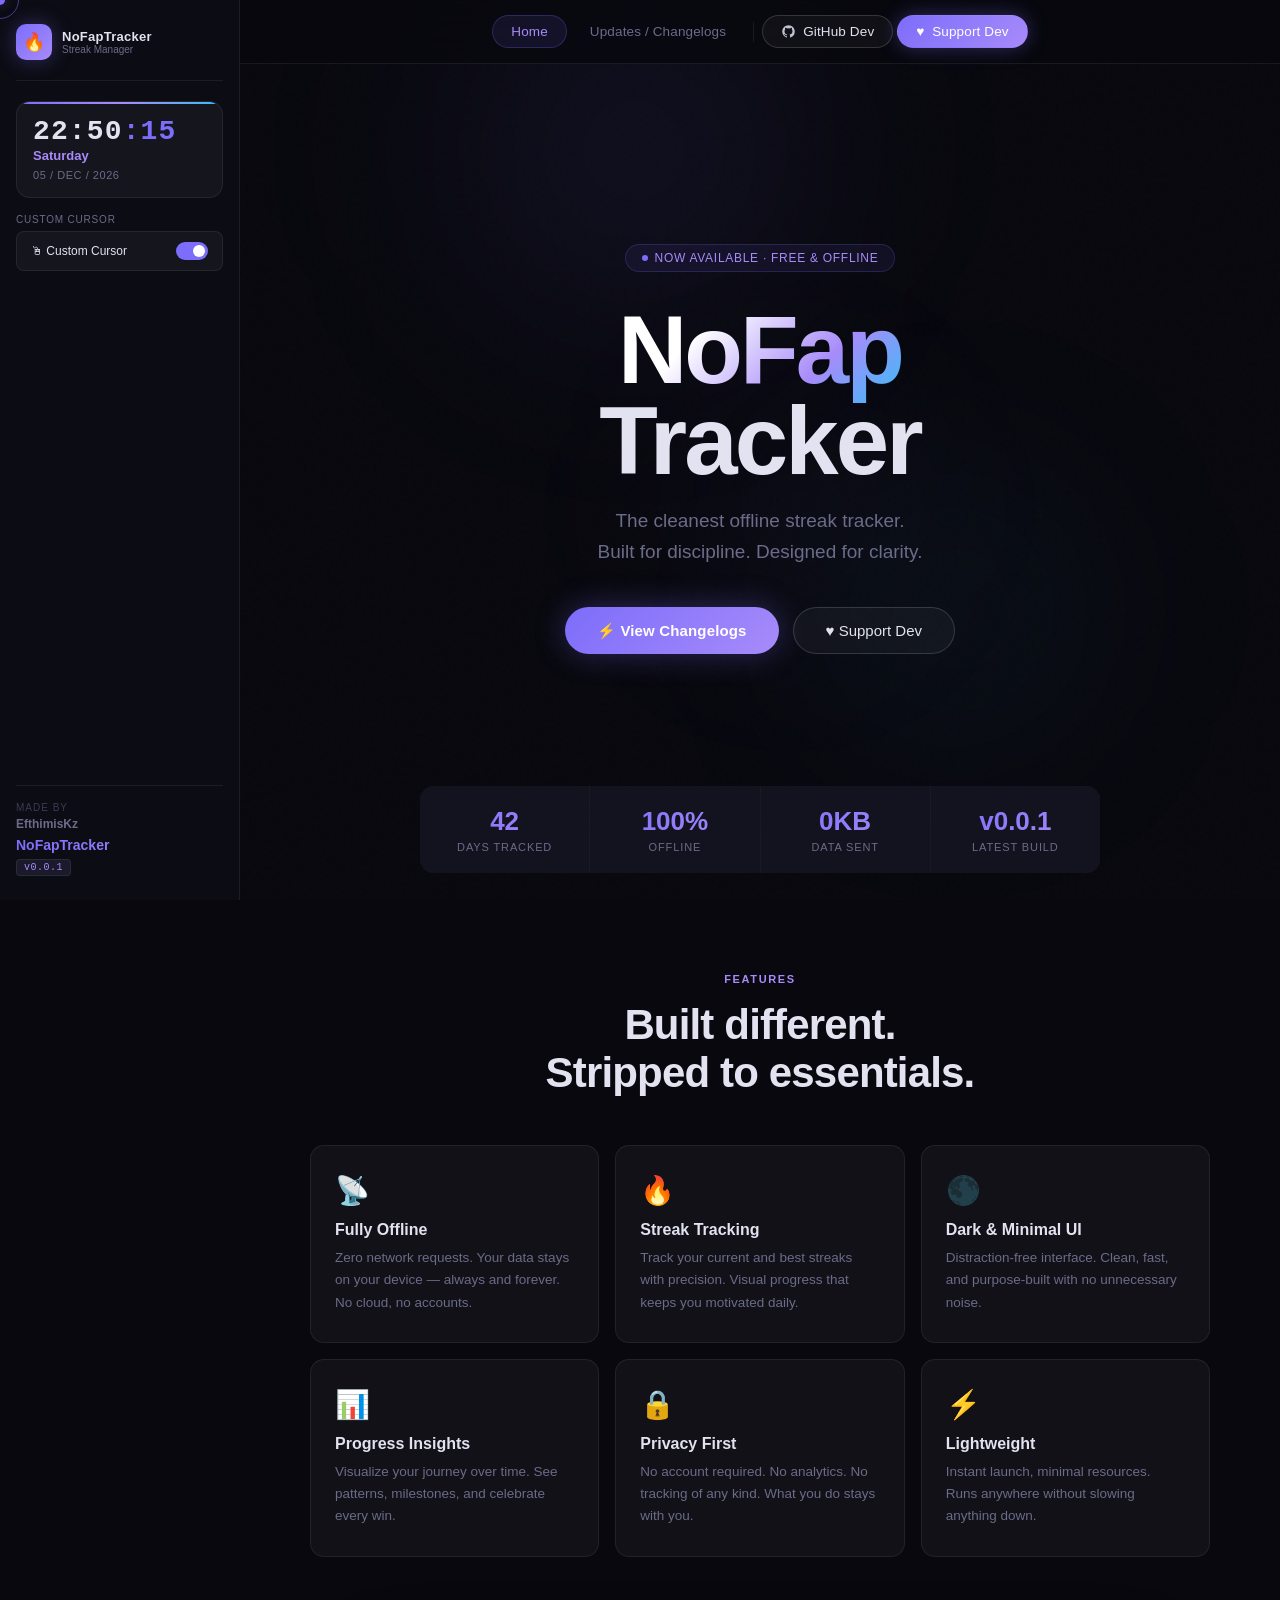
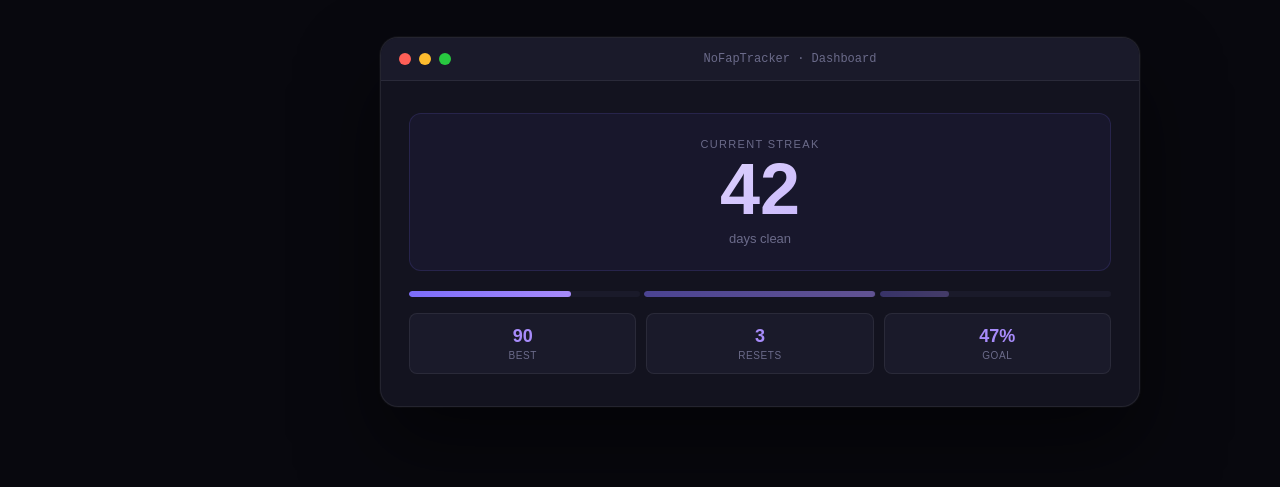
==== commit 9238fc79: "Add files via upload" ====
--- a/index.html
+++ b/index.html
@@ -1,333 +1,3 @@
-<!DOCTYPE html>
-<html lang="en">
-<head>
-  <meta charset="UTF-8" />
-  <meta name="viewport" content="width=device-width, initial-scale=1.0"/>
-  <title>Changelog — NoFapTracker</title>
-
-  <!-- Google Fonts -->
-  <link rel="preconnect" href="https://fonts.googleapis.com"/>
-  <link rel="preconnect" href="https://fonts.gstatic.com" crossorigin/>
-  <link href="https://fonts.googleapis.com/css2?family=Syne:wght@400;600;700;800&family=DM+Sans:ital,opsz,wght@0,9..40,300;0,9..40,400;0,9..40,500;1,9..40,300&family=JetBrains+Mono:wght@400;500;600&display=swap" rel="stylesheet"/>
-
-  <!-- Shared Styles -->
-  <link rel="stylesheet" href="style.css"/>
-</head>
-<body>
-
-  <!-- ── AMBIENT ORBS ── -->
-  <div class="orb orb-1"></div>
-  <div class="orb orb-2"></div>
-  <div class="orb orb-3"></div>
-
-  <!-- ── CUSTOM CURSOR ── -->
-  <div id="cursor-dot"></div>
-  <div id="cursor-ring"></div>
-
-  <!-- ── MOBILE HAMBURGER ── -->
-  <button class="hamburger" id="hamburger" aria-label="Menu">
-    <span></span><span></span><span></span>
-  </button>
-
-  <!-- ══════════════════════════════════════════
-       LEFT SIDEBAR
-  ══════════════════════════════════════════ -->
-  <aside id="sidebar">
-    <div class="sidebar-brand">
-      <div class="sidebar-brand-icon">🔥</div>
-      <div>
-        <div class="sidebar-brand-name">NoFapTracker</div>
-        <div class="sidebar-brand-tag">Streak Manager</div>
-      </div>
-    </div>
-
-    <div class="clock-widget">
-      <div id="clock-time">
-        <span id="clock-hm">00:00</span><span id="clock-seconds">:00</span>
-      </div>
-      <div id="clock-day">Monday</div>
-      <div id="clock-date">01 / Jan / 2025</div>
-    </div>
-
-    <div class="cursor-toggle-wrap">
-      <div class="cursor-toggle-label">Custom Cursor</div>
-      <button id="cursor-toggle" class="active" aria-label="Toggle custom cursor">
-        <span>🖱 Custom Cursor</span>
-        <div class="toggle-pill"></div>
-      </button>
-    </div>
-
-    <div class="sidebar-footer">
-      <div class="sidebar-footer-made">Made by</div>
-      <div class="sidebar-footer-maker">EfthimisKz</div>
-      <div class="sidebar-footer-app">NoFapTracker</div>
-      <span class="sidebar-footer-version">v0.0.1</span>
-    </div>
-  </aside>
-
-  <!-- ══════════════════════════════════════════
-       TOP NAVIGATION
-  ══════════════════════════════════════════ -->
-  <nav id="topnav">
-    <div class="nav-links">
-
-      <!-- Home — links back -->
-      <a href="index.html" class="nav-link">Home</a>
-
-      <!-- Changelog — ACTIVE on this page -->
-      <a href="changelog.html" class="nav-link active">Updates / Changelogs</a>
-
-      <div class="nav-divider"></div>
-
-      <!-- GitHub Dev -->
-      <a href="https://github.com/EfthimisKz"
-         target="_blank" rel="noopener"
-         class="nav-link github-link">
-        <svg width="15" height="15" viewBox="0 0 24 24" fill="currentColor" xmlns="http://www.w3.org/2000/svg" aria-hidden="true">
-          <path d="M12 2C6.477 2 2 6.484 2 12.017c0 4.425 2.865 8.18 6.839 9.504.5.092.682-.217.682-.483 0-.237-.008-.868-.013-1.703-2.782.605-3.369-1.343-3.369-1.343-.454-1.158-1.11-1.466-1.11-1.466-.908-.62.069-.608.069-.608 1.003.07 1.531 1.032 1.531 1.032.892 1.53 2.341 1.088 2.91.832.092-.647.35-1.088.636-1.338-2.22-.253-4.555-1.113-4.555-4.951 0-1.093.39-1.988 1.029-2.688-.103-.253-.446-1.272.098-2.65 0 0 .84-.27 2.75 1.026A9.564 9.564 0 0 1 12 6.844a9.59 9.59 0 0 1 2.504.337c1.909-1.296 2.747-1.027 2.747-1.027.546 1.379.202 2.398.1 2.651.64.7 1.028 1.595 1.028 2.688 0 3.848-2.339 4.695-4.566 4.943.359.309.678.92.678 1.855 0 1.338-.012 2.419-.012 2.747 0 .268.18.58.688.482A10.019 10.019 0 0 0 22 12.017C22 6.484 17.522 2 12 2z"/>
-        </svg>
-        GitHub Dev
-      </a>
-
-      <!-- Support Dev -->
-      <a href="https://paypal.me/EfthimisKzou?locale.x=en_US&country=GR"
-         target="_blank" rel="noopener"
-         class="nav-link donate-link">
-        ♥&nbsp; Support Dev
-      </a>
-    </div>
-  </nav>
-
-  <!-- ══════════════════════════════════════════
-       MAIN CONTENT — CHANGELOG PAGE
-  ══════════════════════════════════════════ -->
-  <main id="main">
-    <div id="page-changelog" class="page-content">
-
-      <!-- ── HEADER ── -->
-      <div class="changelog-header">
-        <div class="hero-badge" style="animation:none; margin-bottom:16px;">
-          <div class="hero-badge-dot"></div>
-          Release Notes
-        </div>
-        <h1>Updates &amp; Changelogs</h1>
-        <p>
-          All notable changes to <strong style="color:var(--text);">ThePlugNoFap</strong>
-          are documented here — full transparency, every release.
-        </p>
-      </div>
-
-      <!-- ══════════════════════════════════════
-           TIMELINE
-      ══════════════════════════════════════ -->
-      <div class="timeline">
-
-        <!-- ─────────────────────────────────────
-             v0.0.1 — FIRST RELEASE
-        ───────────────────────────────────────── -->
-        <div class="timeline-entry">
-          <div class="version-card">
-
-            <!-- Card header -->
-            <div class="version-card-head">
-              <div>
-                <div class="version-meta">
-                  <span class="version-tag latest">Latest</span>
-                  <span class="version-tag">v0.0.1</span>
-                  <span class="version-tag alpha">Early Alpha</span>
-                </div>
-                <div class="version-title">ThePlugNoFap — First Release</div>
-                <div class="version-subtitle">
-                  A modern, offline desktop streak tracker built with Python&nbsp;3.14
-                </div>
-              </div>
-              <div class="version-date">2025 · Initial</div>
-            </div>
-
-            <!-- Card body -->
-            <div class="version-card-body">
-
-              <!-- Description -->
-              <div class="cl-desc">
-                This tool is designed to help you build discipline, improve focus, and stay
-                consistent with your personal goals. It encourages self-control and a better
-                daily routine through a clean, distraction-free experience.
-              </div>
-
-              <!-- ── FEATURES ── -->
-              <div>
-                <div class="cl-section-title">
-                  <span class="cl-section-icon">✦</span>
-                  Features
-                </div>
-                <ul class="cl-list">
-                  <li>
-                    <span class="cl-bullet feat">⏱</span>
-                    <span>
-                      <strong style="color:var(--text);">Smooth Circular Timer</strong>
-                      — High-quality visual animations for progress tracking, designed to
-                      keep you focused and aware of time.
-                    </span>
-                  </li>
-                  <li>
-                    <span class="cl-bullet feat">🔒</span>
-                    <span>
-                      <strong style="color:var(--text);">Offline-first Design</strong>
-                      — No login or internet connection required. Completely offline — 100% of the time.
-                    </span>
-                  </li>
-                  <li>
-                    <span class="cl-bullet feat">🌑</span>
-                    <span>
-                      <strong style="color:var(--text);">Minimal UI</strong>
-                      — Clean and lightweight design with zero visual clutter. Just the essentials.
-                    </span>
-                  </li>
-                  <li>
-                    <span class="cl-bullet feat">💾</span>
-                    <span>
-                      <strong style="color:var(--text);">Local Storage</strong>
-                      — All your data is saved securely on your own device. No cloud, no sync, no exposure.
-                    </span>
-                  </li>
-                </ul>
-              </div>
-
-              <!-- ── CURRENT STATE ── -->
-              <div>
-                <div class="cl-section-title">
-                  <span class="cl-section-icon">⚠</span>
-                  Current State — Early Alpha
-                </div>
-                <div class="state-banner">
-                  <div class="state-banner-icon">⚠️</div>
-                  <div class="state-banner-text">
-                    <strong>This is an early alpha build.</strong> Bugs may exist and some
-                    features are still under active development. User feedback is welcome —
-                    report issues directly via the GitHub repository.
-                    Some UI elements are still placeholders and will be refined in future releases.
-                  </div>
-                </div>
-              </div>
-
-              <!-- ── ROADMAP ── -->
-              <div>
-                <div class="cl-section-title">
-                  <span class="cl-section-icon">🗺</span>
-                  Roadmap
-                </div>
-                <ul class="cl-list">
-                  <li>
-                    <span class="cl-bullet road">🏆</span>
-                    <span>
-                      <strong style="color:var(--text);">Ranks &amp; Achievements system</strong>
-                      — Milestone rewards and badges to celebrate your progress.
-                    </span>
-                  </li>
-                  <li>
-                    <span class="cl-bullet road">🎨</span>
-                    <span>
-                      <strong style="color:var(--text);">Custom UI improvements</strong>
-                      — Personalization options for themes, accent colors and iconography.
-                    </span>
-                  </li>
-                  <li>
-                    <span class="cl-bullet road">☁️</span>
-                    <span>
-                      <strong style="color:var(--text);">Possible cloud features</strong>
-                      — Optional sync in a future version — always opt-in, never forced.
-                    </span>
-                  </li>
-                </ul>
-              </div>
-
-              <!-- ── INSTALLATION ── -->
-              <div>
-                <div class="cl-section-title">
-                  <span class="cl-section-icon">⬇</span>
-                  Installation
-                </div>
-                <div class="install-steps">
-                  <div class="install-step">
-                    <div class="install-step-num">1</div>
-                    <span>
-                      Download <span class="file-pill">ThePlugNoFapSetup.exe</span>
-                      from the GitHub Releases page.
-                    </span>
-                  </div>
-                  <div class="install-step">
-                    <div class="install-step-num">2</div>
-                    <span>Run the installer — no admin rights required for standard install.</span>
-                  </div>
-                  <div class="install-step">
-                    <div class="install-step-num">3</div>
-                    <span>
-                      Launch the app and start your streak.
-                      That's it — no sign-up, no setup wizard.
-                    </span>
-                  </div>
-                </div>
-              </div>
-
-              <!-- ── MADE BY ── -->
-              <div class="cl-made-by">
-                <span>Made with ❤️ by</span>
-                <strong>EfthimisKz</strong>
-                <span style="color:var(--text-dim);">/</span>
-                <a href="https://github.com/EfthimisKz" target="_blank" rel="noopener">ThePlug</a>
-              </div>
-
-            </div><!-- /version-card-body -->
-          </div><!-- /version-card -->
-        </div><!-- /timeline-entry -->
-
-        <!-- ─────────────────────────────────────
-             v0.1.0 — COMING SOON placeholder
-        ───────────────────────────────────────── -->
-        <div class="timeline-entry future">
-          <div class="version-card">
-            <div class="version-card-head">
-              <div>
-                <div class="version-meta">
-                  <span class="version-tag">v0.1.0</span>
-                </div>
-                <div class="version-title">Journal, Widgets &amp; Achievements</div>
-                <div class="version-subtitle">Next major update — in planning</div>
-              </div>
-              <div class="version-date">TBD</div>
-            </div>
-            <div class="version-card-body">
-              <ul class="cl-list">
-                <li>
-                  <span class="cl-bullet road">📓</span>
-                  <span>Built-in daily journal / mood log tied to streak entries.</span>
-                </li>
-                <li>
-                  <span class="cl-bullet road">🏆</span>
-                  <span>Ranks &amp; Achievements system with milestone badges.</span>
-                </li>
-                <li>
-                  <span class="cl-bullet road">🎨</span>
-                  <span>Custom icon packs and accent color themes.</span>
-                </li>
-                <li>
-                  <span class="cl-bullet road">📤</span>
-                  <span>Data export — JSON / CSV backup and restore support.</span>
-                </li>
-              </ul>
-            </div>
-          </div>
-        </div><!-- /timeline-entry future -->
-
-      </div><!-- /timeline -->
-    </div><!-- /page-content -->
-  </main>
-
-  <!-- Shared JS -->
-  <script src="script.js"></script>
-</body>
-</html>
-
 <!DOCTYPE html>
 <html lang="en">
 <head>
@@ -566,1096 +236,3 @@
   <script src="script.js"></script>
 </body>
 </html>
-
-/* ═══════════════════════════════════════════════════════════════
-   NoFapTracker — Shared JavaScript
-   script.js · Used by index.html + changelog.html
-═══════════════════════════════════════════════════════════════ */
-
-/* ─────────────────────────────────────────────
-   CUSTOM CURSOR SYSTEM
-───────────────────────────────────────────── */
-const dot  = document.getElementById('cursor-dot');
-const ring = document.getElementById('cursor-ring');
-let mouseX = 0, mouseY = 0;
-let ringX  = 0, ringY  = 0;
-let cursorEnabled = true;
-
-/* Create trail dots */
-const TRAIL_COUNT = 8;
-const trails = [];
-for (let i = 0; i < TRAIL_COUNT; i++) {
-  const el = document.createElement('div');
-  el.classList.add('cursor-trail');
-  document.body.appendChild(el);
-  trails.push({ el, x: 0, y: 0 });
-}
-
-/* Track mouse position */
-document.addEventListener('mousemove', (e) => {
-  mouseX = e.clientX;
-  mouseY = e.clientY;
-  dot.style.left = mouseX + 'px';
-  dot.style.top  = mouseY + 'px';
-});
-
-/* Smooth ring lag + trail loop */
-let prevPositions = Array(TRAIL_COUNT).fill({ x: 0, y: 0 });
-function animateCursor() {
-  ringX += (mouseX - ringX) * 0.12;
-  ringY += (mouseY - ringY) * 0.12;
-  ring.style.left = ringX + 'px';
-  ring.style.top  = ringY + 'px';
-
-  prevPositions.unshift({ x: mouseX, y: mouseY });
-  prevPositions = prevPositions.slice(0, TRAIL_COUNT + 1);
-
-  trails.forEach((t, i) => {
-    const pos = prevPositions[Math.min(i * 2 + 2, prevPositions.length - 1)];
-    t.el.style.left      = pos.x + 'px';
-    t.el.style.top       = pos.y + 'px';
-    const ratio          = 1 - i / TRAIL_COUNT;
-    t.el.style.opacity   = (ratio * 0.35).toString();
-    t.el.style.width     = (6 * ratio) + 'px';
-    t.el.style.height    = (6 * ratio) + 'px';
-    t.el.style.transform = 'translate(-50%,-50%)';
-  });
-
-  requestAnimationFrame(animateCursor);
-}
-animateCursor();
-
-/* Hover state */
-const hoverTargets = 'a, button, [role="button"], .feature-card, .version-card, .stat-item, .install-step';
-document.addEventListener('mouseover', (e) => {
-  if (e.target.closest(hoverTargets)) document.body.classList.add('cursor-hover');
-});
-document.addEventListener('mouseout', (e) => {
-  if (e.target.closest(hoverTargets)) document.body.classList.remove('cursor-hover');
-});
-
-/* ─────────────────────────────────────────────
-   CURSOR TOGGLE
-───────────────────────────────────────────── */
-const toggleBtn = document.getElementById('cursor-toggle');
-toggleBtn.addEventListener('click', () => {
-  cursorEnabled = !cursorEnabled;
-  if (cursorEnabled) {
-    toggleBtn.classList.add('active');
-    document.body.classList.remove('cursor-off');
-  } else {
-    toggleBtn.classList.remove('active');
-    document.body.classList.add('cursor-off');
-    document.body.classList.remove('cursor-hover');
-  }
-});
-
-/* ─────────────────────────────────────────────
-   LIVE CLOCK
-───────────────────────────────────────────── */
-const DAYS   = ['Sunday','Monday','Tuesday','Wednesday','Thursday','Friday','Saturday'];
-const MONTHS = ['Jan','Feb','Mar','Apr','May','Jun','Jul','Aug','Sep','Oct','Nov','Dec'];
-function pad(n) { return String(n).padStart(2, '0'); }
-
-function updateClock() {
-  const now = new Date();
-  const h   = pad(now.getHours());
-  const m   = pad(now.getMinutes());
-  const s   = pad(now.getSeconds());
-  const d   = now.getDate();
-  const mo  = MONTHS[now.getMonth()];
-  const y   = now.getFullYear();
-  const day = DAYS[now.getDay()];
-  document.getElementById('clock-hm').textContent     = `${h}:${m}`;
-  document.getElementById('clock-seconds').textContent = `:${s}`;
-  document.getElementById('clock-date').textContent    = `${pad(d)} / ${mo} / ${y}`;
-  document.getElementById('clock-day').textContent     = day;
-}
-updateClock();
-setInterval(updateClock, 1000);
-
-/* ─────────────────────────────────────────────
-   ANIMATED STAT COUNTER (index only)
-───────────────────────────────────────────── */
-function animateCount(el, target, duration) {
-  if (!el) return;
-  let start = null;
-  const step = (ts) => {
-    if (!start) start = ts;
-    const progress = Math.min((ts - start) / duration, 1);
-    const ease = 1 - Math.pow(1 - progress, 3);
-    el.textContent = Math.round(ease * target);
-    if (progress < 1) requestAnimationFrame(step);
-  };
-  requestAnimationFrame(step);
-}
-animateCount(document.getElementById('stat-days'), 42, 1800);
-
-/* ─────────────────────────────────────────────
-   MOCKUP STREAK PULSE (index only)
-───────────────────────────────────────────── */
-setInterval(() => {
-  const el = document.getElementById('mockup-num');
-  if (el) {
-    el.style.transform = 'scale(1.1)';
-    setTimeout(() => {
-      el.style.transition = 'transform 0.3s ease';
-      el.style.transform  = 'scale(1)';
-    }, 150);
-  }
-}, 4000);
-
-/* ─────────────────────────────────────────────
-   MOBILE HAMBURGER
-───────────────────────────────────────────── */
-const hamburger = document.getElementById('hamburger');
-const sidebar   = document.getElementById('sidebar');
-hamburger.addEventListener('click', () => sidebar.classList.toggle('open'));
-document.addEventListener('click', (e) => {
-  if (!sidebar.contains(e.target) && e.target !== hamburger) {
-    sidebar.classList.remove('open');
-  }
-});
-
-/* ─────────────────────────────────────────────
-   SCROLL-TRIGGERED ANIMATIONS
-───────────────────────────────────────────── */
-const observer = new IntersectionObserver((entries) => {
-  entries.forEach(entry => {
-    if (entry.isIntersecting) {
-      entry.target.style.opacity   = '1';
-      entry.target.style.transform = 'translateY(0)';
-    }
-  });
-}, { threshold: 0.1 });
-
-document.querySelectorAll('.feature-card, .timeline-entry, .install-step').forEach(el => {
-  el.style.opacity    = '0';
-  el.style.transform  = 'translateY(24px)';
-  el.style.transition = 'opacity 0.55s cubic-bezier(0.4,0,0.2,1), transform 0.55s cubic-bezier(0.4,0,0.2,1)';
-  observer.observe(el);
-});
-
-/* ─────────────────────────────────────────────
-   BUTTON RIPPLE EFFECT
-───────────────────────────────────────────── */
-/* Inject keyframe */
-const styleEl = document.createElement('style');
-styleEl.textContent = `@keyframes rippleAnim { to { transform:scale(2.5); opacity:0; } }`;
-document.head.appendChild(styleEl);
-
-function addRipple(e) {
-  const btn    = e.currentTarget;
-  const ripple = document.createElement('span');
-  const rect   = btn.getBoundingClientRect();
-  const size   = Math.max(rect.width, rect.height);
-  ripple.style.cssText = `
-    position:absolute;
-    width:${size}px; height:${size}px;
-    left:${e.clientX - rect.left - size / 2}px;
-    top:${e.clientY - rect.top - size / 2}px;
-    border-radius:50%;
-    background:rgba(255,255,255,0.15);
-    transform:scale(0);
-    animation:rippleAnim 0.6s ease-out forwards;
-    pointer-events:none;
-  `;
-  btn.style.position = 'relative';
-  btn.style.overflow = 'hidden';
-  btn.appendChild(ripple);
-  setTimeout(() => ripple.remove(), 700);
-}
-
-document.querySelectorAll('.btn-primary, .btn-secondary').forEach(btn => {
-  btn.addEventListener('click', addRipple);
-});
-
-/* ═══════════════════════════════════════════════════════════════
-   NoFapTracker — Shared Stylesheet
-   style.css · Used by index.html + changelog.html
-═══════════════════════════════════════════════════════════════ */
-
-/* ─────────────────────────────────────────────
-   CSS CUSTOM PROPERTIES
-───────────────────────────────────────────── */
-:root {
-  --bg:          #08080e;
-  --bg2:         #0f0f18;
-  --surface:     #13131f;
-  --surface2:    #1a1a2a;
-  --glass:       rgba(255,255,255,0.04);
-  --glass-b:     rgba(255,255,255,0.08);
-  --border:      rgba(255,255,255,0.07);
-  --border-h:    rgba(255,255,255,0.15);
-  --accent:      #7c6dfa;
-  --accent2:     #a78bfa;
-  --accent-glow: rgba(124,109,250,0.35);
-  --teal:        #38bdf8;
-  --teal-glow:   rgba(56,189,248,0.25);
-  --text:        #e2e2f0;
-  --text-muted:  #6b6b8a;
-  --text-dim:    #3a3a55;
-  --sidebar-w:   240px;
-  --nav-h:       64px;
-  --radius:      14px;
-  --radius-sm:   8px;
-  --transition:  0.35s cubic-bezier(0.4,0,0.2,1);
-}
-
-/* ─────────────────────────────────────────────
-   RESET & BASE
-───────────────────────────────────────────── */
-*, *::before, *::after { margin:0; padding:0; box-sizing:border-box; }
-html { scroll-behavior:smooth; }
-
-body {
-  font-family:'DM Sans', sans-serif;
-  background:var(--bg);
-  color:var(--text);
-  min-height:100vh;
-  overflow-x:hidden;
-  cursor:none;
-}
-
-::-webkit-scrollbar { width:6px; }
-::-webkit-scrollbar-track { background:var(--bg); }
-::-webkit-scrollbar-thumb { background:var(--surface2); border-radius:99px; }
-::-webkit-scrollbar-thumb:hover { background:var(--accent); }
-
-a { color:inherit; text-decoration:none; }
-button { font-family:inherit; cursor:none; }
-
-/* ─────────────────────────────────────────────
-   CUSTOM CURSOR
-───────────────────────────────────────────── */
-#cursor-dot {
-  position:fixed;
-  width:10px; height:10px;
-  background:var(--accent);
-  border-radius:50%;
-  pointer-events:none;
-  z-index:9999;
-  transform:translate(-50%,-50%);
-  transition:width 0.2s, height 0.2s, background 0.2s, box-shadow 0.2s;
-  box-shadow:0 0 12px var(--accent-glow);
-  will-change:transform;
-}
-#cursor-ring {
-  position:fixed;
-  width:38px; height:38px;
-  border:1.5px solid rgba(124,109,250,0.5);
-  border-radius:50%;
-  pointer-events:none;
-  z-index:9998;
-  transform:translate(-50%,-50%);
-  transition:width 0.35s ease, height 0.35s ease, border-color 0.35s ease, transform 0.08s linear;
-  will-change:transform;
-}
-.cursor-trail {
-  position:fixed;
-  width:6px; height:6px;
-  background:var(--accent);
-  border-radius:50%;
-  pointer-events:none;
-  z-index:9996;
-  transform:translate(-50%,-50%);
-  opacity:0;
-  transition:opacity 0.4s;
-}
-
-body.cursor-hover #cursor-dot {
-  width:16px; height:16px;
-  background:var(--accent2);
-  box-shadow:0 0 24px var(--accent-glow);
-}
-body.cursor-hover #cursor-ring {
-  width:56px; height:56px;
-  border-color:rgba(167,139,250,0.6);
-}
-body.cursor-off { cursor:auto; }
-body.cursor-off #cursor-dot,
-body.cursor-off #cursor-ring,
-body.cursor-off .cursor-trail { display:none; }
-
-/* ─────────────────────────────────────────────
-   NOISE TEXTURE OVERLAY
-───────────────────────────────────────────── */
-body::before {
-  content:'';
-  position:fixed; inset:0;
-  background-image:url("data:image/svg+xml,%3Csvg viewBox='0 0 256 256' xmlns='http://www.w3.org/2000/svg'%3E%3Cfilter id='noise'%3E%3CfeTurbulence type='fractalNoise' baseFrequency='0.9' numOctaves='4' stitchTiles='stitch'/%3E%3C/filter%3E%3Crect width='100%25' height='100%25' filter='url(%23noise)' opacity='0.04'/%3E%3C/svg%3E");
-  pointer-events:none;
-  z-index:1;
-  opacity:0.4;
-}
-
-/* ─────────────────────────────────────────────
-   AMBIENT BACKGROUND ORBS
-───────────────────────────────────────────── */
-.orb {
-  position:fixed;
-  border-radius:50%;
-  filter:blur(100px);
-  pointer-events:none;
-  z-index:0;
-  animation:float 12s ease-in-out infinite;
-}
-.orb-1 {
-  width:500px; height:500px;
-  background:radial-gradient(circle, rgba(124,109,250,0.12), transparent 70%);
-  top:-100px; left:30%;
-  animation-delay:0s;
-}
-.orb-2 {
-  width:400px; height:400px;
-  background:radial-gradient(circle, rgba(56,189,248,0.08), transparent 70%);
-  bottom:10%; right:10%;
-  animation-delay:-5s;
-}
-.orb-3 {
-  width:300px; height:300px;
-  background:radial-gradient(circle, rgba(167,139,250,0.07), transparent 70%);
-  top:40%; left:50%;
-  animation-delay:-9s;
-}
-@keyframes float {
-  0%,100% { transform:translateY(0) scale(1); }
-  50%      { transform:translateY(-30px) scale(1.05); }
-}
-
-/* ─────────────────────────────────────────────
-   LEFT SIDEBAR
-───────────────────────────────────────────── */
-#sidebar {
-  position:fixed;
-  left:0; top:0; bottom:0;
-  width:var(--sidebar-w);
-  background:rgba(13,13,22,0.85);
-  backdrop-filter:blur(20px);
-  -webkit-backdrop-filter:blur(20px);
-  border-right:1px solid var(--border);
-  display:flex;
-  flex-direction:column;
-  padding:24px 16px;
-  z-index:100;
-  gap:16px;
-}
-
-.sidebar-brand {
-  display:flex;
-  align-items:center;
-  gap:10px;
-  padding-bottom:20px;
-  border-bottom:1px solid var(--border);
-  margin-bottom:4px;
-}
-.sidebar-brand-icon {
-  width:36px; height:36px;
-  background:linear-gradient(135deg, var(--accent), var(--accent2));
-  border-radius:10px;
-  display:grid; place-items:center;
-  font-size:18px;
-  box-shadow:0 0 20px var(--accent-glow);
-  flex-shrink:0;
-}
-.sidebar-brand-name {
-  font-family:'Syne', sans-serif;
-  font-weight:700; font-size:13px;
-  letter-spacing:0.02em;
-  color:var(--text);
-}
-.sidebar-brand-tag { font-size:10px; color:var(--text-muted); font-weight:300; }
-
-/* Clock widget */
-.clock-widget {
-  background:var(--glass);
-  border:1px solid var(--border);
-  border-radius:var(--radius);
-  padding:16px;
-  position:relative;
-  overflow:hidden;
-}
-.clock-widget::before {
-  content:'';
-  position:absolute;
-  top:0; left:0; right:0;
-  height:2px;
-  background:linear-gradient(90deg, var(--accent), var(--accent2), var(--teal));
-  border-radius:2px 2px 0 0;
-}
-#clock-time {
-  font-family:'JetBrains Mono', monospace;
-  font-size:28px; font-weight:600;
-  color:var(--text);
-  letter-spacing:0.04em;
-  line-height:1;
-}
-#clock-seconds { color:var(--accent); }
-#clock-date {
-  font-size:11px; color:var(--text-muted);
-  margin-top:6px;
-  font-family:'DM Sans', sans-serif;
-  letter-spacing:0.05em;
-  text-transform:uppercase;
-}
-#clock-day {
-  font-family:'Syne', sans-serif;
-  font-weight:600; font-size:13px;
-  color:var(--accent2);
-  margin-top:2px;
-}
-
-/* Cursor toggle */
-.cursor-toggle-wrap { display:flex; flex-direction:column; gap:6px; }
-.cursor-toggle-label {
-  font-size:10px; color:var(--text-muted);
-  letter-spacing:0.08em;
-  text-transform:uppercase;
-  font-weight:500;
-}
-#cursor-toggle {
-  display:flex; align-items:center; gap:10px;
-  background:var(--glass);
-  border:1px solid var(--border);
-  border-radius:var(--radius-sm);
-  padding:10px 14px;
-  color:var(--text);
-  font-size:12px; font-weight:500;
-  transition:var(--transition);
-  width:100%;
-}
-#cursor-toggle:hover { border-color:var(--border-h); background:var(--glass-b); }
-.toggle-pill {
-  width:32px; height:18px;
-  background:var(--surface2);
-  border-radius:99px;
-  position:relative;
-  transition:background 0.3s;
-  flex-shrink:0;
-  margin-left:auto;
-}
-.toggle-pill::after {
-  content:'';
-  position:absolute;
-  width:12px; height:12px;
-  background:white;
-  border-radius:50%;
-  top:3px; left:3px;
-  transition:transform 0.3s, background 0.3s;
-}
-#cursor-toggle.active .toggle-pill { background:var(--accent); }
-#cursor-toggle.active .toggle-pill::after { transform:translateX(14px); }
-
-/* Sidebar footer */
-.sidebar-footer {
-  margin-top:auto;
-  padding-top:16px;
-  border-top:1px solid var(--border);
-}
-.sidebar-footer-made {
-  font-size:10px; color:var(--text-dim);
-  text-transform:uppercase; letter-spacing:0.1em;
-  margin-bottom:4px;
-}
-.sidebar-footer-maker {
-  font-family:'Syne', sans-serif;
-  font-size:12px; font-weight:600;
-  color:var(--text-muted);
-}
-.sidebar-footer-app {
-  font-family:'Syne', sans-serif;
-  font-size:14px; font-weight:800;
-  color:var(--text);
-  margin-top:6px;
-  background:linear-gradient(90deg, var(--accent), var(--accent2));
-  -webkit-background-clip:text;
-  -webkit-text-fill-color:transparent;
-  background-clip:text;
-}
-.sidebar-footer-version {
-  display:inline-block;
-  font-family:'JetBrains Mono', monospace;
-  font-size:10px;
-  background:var(--surface2);
-  color:var(--accent2);
-  border:1px solid var(--border);
-  border-radius:4px;
-  padding:2px 7px;
-  margin-top:6px;
-  letter-spacing:0.05em;
-}
-
-/* ─────────────────────────────────────────────
-   TOP NAVIGATION
-───────────────────────────────────────────── */
-#topnav {
-  position:fixed;
-  top:0;
-  left:var(--sidebar-w); right:0;
-  height:var(--nav-h);
-  display:flex;
-  align-items:center;
-  justify-content:center;
-  background:rgba(8,8,14,0.7);
-  backdrop-filter:blur(16px);
-  -webkit-backdrop-filter:blur(16px);
-  border-bottom:1px solid var(--border);
-  z-index:99;
-}
-.nav-links {
-  display:flex;
-  align-items:center;
-  gap:4px;
-}
-.nav-link {
-  font-family:'DM Sans', sans-serif;
-  font-size:13.5px; font-weight:500;
-  color:var(--text-muted);
-  padding:8px 18px;
-  border-radius:99px;
-  border:1px solid transparent;
-  transition:var(--transition);
-  position:relative;
-  letter-spacing:0.01em;
-}
-.nav-link:hover {
-  color:var(--text);
-  border-color:var(--border);
-  background:var(--glass);
-}
-.nav-link.active {
-  background:rgba(124,109,250,0.1);
-  border-color:rgba(124,109,250,0.25);
-  color:var(--accent2);
-}
-.nav-link.donate-link {
-  background:linear-gradient(135deg, var(--accent), var(--accent2));
-  color:white;
-  border-color:transparent;
-  box-shadow:0 0 20px var(--accent-glow);
-}
-.nav-link.donate-link:hover {
-  transform:translateY(-1px);
-  box-shadow:0 0 30px var(--accent-glow);
-}
-.nav-link.github-link {
-  display:inline-flex; align-items:center; gap:7px;
-  background:var(--glass);
-  color:var(--text);
-  border:1px solid var(--border-h);
-  transition:var(--transition);
-}
-.nav-link.github-link:hover {
-  background:var(--glass-b);
-  border-color:rgba(255,255,255,0.22);
-  transform:translateY(-1px);
-  color:#fff;
-}
-.nav-link.github-link svg { flex-shrink:0; opacity:0.85; transition:opacity 0.25s; }
-.nav-link.github-link:hover svg { opacity:1; }
-.nav-divider {
-  width:1px; height:20px;
-  background:var(--border);
-  margin:0 4px;
-  flex-shrink:0;
-}
-
-/* ─────────────────────────────────────────────
-   MAIN CONTENT AREA
-───────────────────────────────────────────── */
-#main {
-  margin-left:var(--sidebar-w);
-  padding-top:var(--nav-h);
-  min-height:100vh;
-  position:relative;
-  z-index:2;
-}
-
-/* Page fade-in on load */
-.page-content {
-  animation:pageFadeIn 0.45s cubic-bezier(0.4,0,0.2,1) both;
-}
-@keyframes pageFadeIn {
-  from { opacity:0; transform:translateY(16px); }
-  to   { opacity:1; transform:translateY(0); }
-}
-
-/* ─────────────────────────────────────────────
-   HOME PAGE — HERO
-───────────────────────────────────────────── */
-#page-home {
-  padding:80px 60px 80px;
-  min-height:calc(100vh - var(--nav-h));
-  display:flex;
-  flex-direction:column;
-  align-items:center;
-}
-
-.hero {
-  text-align:center;
-  max-width:760px;
-  width:100%;
-  padding:100px 0 60px;
-}
-
-.hero-badge {
-  display:inline-flex; align-items:center; gap:7px;
-  background:rgba(124,109,250,0.08);
-  border:1px solid rgba(124,109,250,0.2);
-  border-radius:99px;
-  padding:6px 16px;
-  font-size:12px; font-weight:500;
-  color:var(--accent2);
-  letter-spacing:0.06em; text-transform:uppercase;
-  margin-bottom:32px;
-  animation:slideDown 0.6s cubic-bezier(0.4,0,0.2,1) both;
-}
-.hero-badge-dot {
-  width:6px; height:6px;
-  background:var(--accent);
-  border-radius:50%;
-  animation:pulse 2s ease-in-out infinite;
-}
-@keyframes pulse {
-  0%,100% { opacity:1; transform:scale(1); }
-  50%      { opacity:0.5; transform:scale(1.4); }
-}
-
-.hero-title {
-  font-family:'Syne', sans-serif;
-  font-weight:800;
-  font-size:clamp(52px,8vw,96px);
-  line-height:0.95; letter-spacing:-0.03em;
-  color:var(--text);
-  animation:slideDown 0.7s 0.1s cubic-bezier(0.4,0,0.2,1) both;
-}
-.hero-title-gradient {
-  background:linear-gradient(135deg, #fff 30%, var(--accent2) 70%, var(--teal));
-  -webkit-background-clip:text;
-  -webkit-text-fill-color:transparent;
-  background-clip:text;
-}
-
-.hero-sub {
-  font-size:clamp(15px,2vw,19px);
-  color:var(--text-muted);
-  margin-top:20px; font-weight:300; line-height:1.6;
-  animation:slideDown 0.7s 0.2s cubic-bezier(0.4,0,0.2,1) both;
-}
-
-.hero-actions {
-  display:flex; gap:14px; justify-content:center;
-  margin-top:40px;
-  animation:slideDown 0.7s 0.3s cubic-bezier(0.4,0,0.2,1) both;
-  flex-wrap:wrap;
-}
-
-.btn-primary {
-  display:inline-flex; align-items:center; gap:8px;
-  background:linear-gradient(135deg, var(--accent), var(--accent2));
-  color:white;
-  padding:14px 32px;
-  border-radius:99px;
-  font-size:15px; font-weight:600;
-  border:none;
-  box-shadow:0 0 30px var(--accent-glow), 0 4px 20px rgba(0,0,0,0.4);
-  transition:var(--transition);
-  letter-spacing:0.01em;
-  cursor:none;
-}
-.btn-primary:hover {
-  transform:translateY(-2px);
-  box-shadow:0 0 50px var(--accent-glow), 0 8px 30px rgba(0,0,0,0.5);
-}
-.btn-secondary {
-  display:inline-flex; align-items:center; gap:8px;
-  background:var(--glass); color:var(--text);
-  padding:14px 32px;
-  border-radius:99px;
-  font-size:15px; font-weight:500;
-  border:1px solid var(--border-h);
-  transition:var(--transition);
-}
-.btn-secondary:hover { background:var(--glass-b); transform:translateY(-2px); }
-
-@keyframes slideDown {
-  from { opacity:0; transform:translateY(-20px); }
-  to   { opacity:1; transform:translateY(0); }
-}
-
-/* Stats bar */
-.stats-bar {
-  display:flex; gap:1px;
-  margin-top:72px;
-  width:100%; max-width:680px;
-  background:var(--border);
-  border-radius:var(--radius); overflow:hidden;
-  animation:fadeUp 0.7s 0.5s cubic-bezier(0.4,0,0.2,1) both;
-}
-@keyframes fadeUp {
-  from { opacity:0; transform:translateY(20px); }
-  to   { opacity:1; transform:translateY(0); }
-}
-.stat-item {
-  flex:1; background:var(--surface);
-  padding:20px; text-align:center;
-  transition:background 0.3s;
-}
-.stat-item:hover { background:var(--surface2); }
-.stat-num {
-  font-family:'Syne', sans-serif;
-  font-size:26px; font-weight:800;
-  background:linear-gradient(135deg, var(--accent), var(--accent2));
-  -webkit-background-clip:text;
-  -webkit-text-fill-color:transparent;
-  background-clip:text;
-}
-.stat-label {
-  font-size:11px; color:var(--text-muted);
-  margin-top:4px; text-transform:uppercase; letter-spacing:0.08em;
-}
-
-/* Features grid */
-.section-label {
-  font-size:11px; color:var(--accent2);
-  text-transform:uppercase; letter-spacing:0.15em;
-  font-weight:600; text-align:center;
-  margin-top:100px; margin-bottom:16px;
-}
-.section-title {
-  font-family:'Syne', sans-serif;
-  font-weight:800;
-  font-size:clamp(28px,4vw,42px);
-  text-align:center; letter-spacing:-0.02em;
-  margin-bottom:48px;
-}
-.features-grid {
-  display:grid;
-  grid-template-columns:repeat(auto-fit, minmax(240px, 1fr));
-  gap:16px; width:100%; max-width:900px;
-}
-.feature-card {
-  background:var(--glass);
-  border:1px solid var(--border);
-  border-radius:var(--radius);
-  padding:28px 24px;
-  transition:var(--transition);
-  position:relative; overflow:hidden;
-}
-.feature-card::before {
-  content:''; position:absolute; inset:0;
-  background:linear-gradient(135deg, var(--accent-glow), transparent 60%);
-  opacity:0; transition:opacity 0.4s;
-}
-.feature-card:hover::before { opacity:1; }
-.feature-card:hover {
-  border-color:var(--border-h);
-  transform:translateY(-4px);
-  box-shadow:0 20px 40px rgba(0,0,0,0.3);
-}
-.feature-icon { font-size:28px; margin-bottom:14px; display:block; }
-.feature-title {
-  font-family:'Syne', sans-serif;
-  font-weight:700; font-size:16px;
-  margin-bottom:8px; color:var(--text);
-}
-.feature-desc { font-size:13.5px; color:var(--text-muted); line-height:1.65; }
-
-/* App Mockup */
-.mockup-wrap {
-  margin-top:80px; width:100%; max-width:760px;
-  position:relative;
-}
-.mockup-glow {
-  position:absolute;
-  width:80%; height:60%;
-  left:10%; top:20%;
-  background:radial-gradient(ellipse, var(--accent-glow), transparent 70%);
-  filter:blur(40px);
-  pointer-events:none;
-}
-.mockup-window {
-  background:var(--surface);
-  border:1px solid var(--border);
-  border-radius:18px; overflow:hidden;
-  box-shadow:0 40px 80px rgba(0,0,0,0.5), 0 0 0 1px rgba(255,255,255,0.04);
-  position:relative; z-index:1;
-}
-.mockup-topbar {
-  background:var(--surface2);
-  padding:14px 18px;
-  display:flex; align-items:center; gap:8px;
-  border-bottom:1px solid var(--border);
-}
-.mockup-dot { width:12px; height:12px; border-radius:50%; }
-.mockup-dot:nth-child(1) { background:#ff5f57; }
-.mockup-dot:nth-child(2) { background:#febc2e; }
-.mockup-dot:nth-child(3) { background:#28c840; }
-.mockup-title {
-  flex:1; text-align:center;
-  font-size:12px; color:var(--text-muted);
-  font-family:'JetBrains Mono', monospace;
-}
-.mockup-body { padding:32px 28px; }
-.app-streak {
-  text-align:center; padding:24px;
-  background:rgba(124,109,250,0.06);
-  border:1px solid rgba(124,109,250,0.15);
-  border-radius:12px; margin-bottom:20px;
-}
-.app-streak-label {
-  font-size:11px; text-transform:uppercase;
-  letter-spacing:0.12em; color:var(--text-muted);
-}
-.app-streak-num {
-  font-family:'Syne', sans-serif;
-  font-size:72px; font-weight:800; line-height:1.1;
-  background:linear-gradient(135deg, #fff, var(--accent2));
-  -webkit-background-clip:text; -webkit-text-fill-color:transparent;
-  background-clip:text;
-  animation:countUp 2s ease-out both;
-}
-@keyframes countUp {
-  from { opacity:0; transform:scale(0.8); }
-  to   { opacity:1; transform:scale(1); }
-}
-.app-streak-unit { font-size:13px; color:var(--text-muted); margin-top:2px; }
-.app-progress-row { display:flex; gap:4px; margin-bottom:16px; }
-.app-progress-bar {
-  height:6px; border-radius:99px; flex:1;
-  background:var(--surface2); overflow:hidden;
-}
-.app-progress-fill {
-  height:100%; border-radius:99px;
-  background:linear-gradient(90deg, var(--accent), var(--accent2));
-  animation:fillAnim 1.5s 0.5s ease-out both;
-  transform-origin:left;
-}
-@keyframes fillAnim {
-  from { transform:scaleX(0); }
-  to   { transform:scaleX(1); }
-}
-.app-mini-stats { display:grid; grid-template-columns:1fr 1fr 1fr; gap:10px; }
-.app-mini-stat {
-  background:var(--surface2); border:1px solid var(--border);
-  border-radius:8px; padding:12px; text-align:center;
-}
-.app-mini-stat-val {
-  font-family:'Syne', sans-serif;
-  font-weight:700; font-size:18px; color:var(--accent2);
-}
-.app-mini-stat-label {
-  font-size:10px; color:var(--text-muted);
-  text-transform:uppercase; letter-spacing:0.06em; margin-top:3px;
-}
-
-/* ─────────────────────────────────────────────
-   CHANGELOG PAGE
-───────────────────────────────────────────── */
-#page-changelog {
-  padding:60px 60px 100px;
-  max-width:860px;
-  margin:0 auto;
-}
-.changelog-header { margin-bottom:56px; }
-.changelog-header h1 {
-  font-family:'Syne', sans-serif;
-  font-weight:800; font-size:42px;
-  letter-spacing:-0.02em; margin-top:12px;
-}
-.changelog-header p {
-  font-size:15px; color:var(--text-muted);
-  margin-top:10px; line-height:1.6;
-}
-
-/* Timeline spine */
-.timeline { position:relative; padding-left:36px; }
-.timeline::before {
-  content:'';
-  position:absolute;
-  left:9px; top:0; bottom:0; width:2px;
-  background:linear-gradient(to bottom, var(--accent), var(--accent2), transparent);
-}
-.timeline-entry { position:relative; margin-bottom:44px; }
-.timeline-entry::before {
-  content:'';
-  position:absolute;
-  left:-30px; top:22px;
-  width:16px; height:16px;
-  border-radius:50%;
-  background:var(--accent);
-  box-shadow:0 0 18px var(--accent-glow);
-  border:3px solid var(--bg);
-}
-
-/* Version card */
-.version-card {
-  background:var(--glass);
-  border:1px solid var(--border);
-  border-radius:var(--radius);
-  overflow:hidden; transition:var(--transition);
-}
-.version-card:hover {
-  border-color:var(--border-h);
-  transform:translateX(5px);
-  box-shadow:0 12px 40px rgba(0,0,0,0.3);
-}
-.version-card-head {
-  display:flex; align-items:flex-start;
-  justify-content:space-between; flex-wrap:wrap; gap:12px;
-  padding:22px 26px 18px;
-  border-bottom:1px solid var(--border);
-  background:linear-gradient(135deg, rgba(124,109,250,0.06), rgba(167,139,250,0.03));
-  position:relative; overflow:hidden;
-}
-.version-card-head::before {
-  content:'';
-  position:absolute; top:0; left:0; right:0; height:2px;
-  background:linear-gradient(90deg, var(--accent), var(--accent2), var(--teal), transparent);
-}
-.version-tag {
-  font-family:'JetBrains Mono', monospace; font-size:11px;
-  background:rgba(124,109,250,0.15); color:var(--accent2);
-  border:1px solid rgba(124,109,250,0.28);
-  border-radius:6px; padding:3px 11px; letter-spacing:0.06em;
-}
-.version-tag.latest {
-  background:rgba(56,189,248,0.12); color:var(--teal);
-  border-color:rgba(56,189,248,0.3);
-}
-.version-tag.alpha {
-  background:rgba(251,191,36,0.1); color:#fbbf24;
-  border-color:rgba(251,191,36,0.25);
-}
-.version-meta { display:flex; gap:7px; align-items:center; flex-wrap:wrap; }
-.version-title {
-  font-family:'Syne', sans-serif;
-  font-weight:800; font-size:20px; color:var(--text);
-  margin-top:10px; letter-spacing:-0.01em;
-}
-.version-subtitle { font-size:13px; color:var(--text-muted); margin-top:4px; line-height:1.5; }
-.version-date {
-  font-size:11px; color:var(--text-muted);
-  font-family:'JetBrains Mono', monospace;
-  align-self:flex-start; padding-top:4px; white-space:nowrap;
-}
-.version-card-body { padding:24px 26px 26px; display:flex; flex-direction:column; gap:24px; }
-
-.cl-desc {
-  font-size:14.5px; color:var(--text-muted); line-height:1.75;
-  padding:16px 20px;
-  background:rgba(255,255,255,0.025);
-  border:1px solid var(--border);
-  border-radius:10px; border-left:3px solid var(--accent);
-}
-.cl-section-title {
-  display:flex; align-items:center; gap:9px;
-  font-family:'Syne', sans-serif; font-weight:700; font-size:13px;
-  text-transform:uppercase; letter-spacing:0.1em;
-  color:var(--text-muted); margin-bottom:12px;
-}
-.cl-section-title::after { content:''; flex:1; height:1px; background:var(--border); }
-.cl-section-icon { font-size:14px; }
-.cl-list { list-style:none; display:flex; flex-direction:column; gap:9px; }
-.cl-list li {
-  display:flex; align-items:flex-start;
-  gap:11px; font-size:14px; line-height:1.6; color:var(--text-muted);
-}
-.cl-bullet {
-  display:inline-flex; align-items:center; justify-content:center;
-  width:20px; height:20px; border-radius:6px;
-  font-size:11px; flex-shrink:0; margin-top:1px;
-}
-.cl-bullet.feat { background:rgba(74,222,128,0.12); color:#4ade80; border:1px solid rgba(74,222,128,0.2); }
-.cl-bullet.warn { background:rgba(251,191,36,0.12);  color:#fbbf24; border:1px solid rgba(251,191,36,0.2); }
-.cl-bullet.road { background:rgba(167,139,250,0.12); color:var(--accent2); border:1px solid rgba(167,139,250,0.2); }
-.cl-bullet.step { background:rgba(56,189,248,0.12);  color:var(--teal);    border:1px solid rgba(56,189,248,0.2); }
-.cl-bullet.note { background:rgba(248,113,113,0.12); color:#f87171; border:1px solid rgba(248,113,113,0.2); }
-
-.install-steps { display:flex; flex-direction:column; gap:10px; }
-.install-step {
-  display:flex; align-items:center; gap:14px;
-  background:rgba(255,255,255,0.025);
-  border:1px solid var(--border); border-radius:10px;
-  padding:14px 18px; font-size:14px; color:var(--text-muted);
-  transition:border-color 0.25s, background 0.25s;
-}
-.install-step:hover { border-color:var(--border-h); background:rgba(255,255,255,0.04); }
-.install-step-num {
-  width:26px; height:26px; border-radius:8px;
-  background:linear-gradient(135deg, var(--accent), var(--accent2));
-  display:grid; place-items:center;
-  font-family:'JetBrains Mono', monospace;
-  font-size:12px; font-weight:600; color:white; flex-shrink:0;
-  box-shadow:0 0 12px var(--accent-glow);
-}
-.file-pill {
-  display:inline-block;
-  font-family:'JetBrains Mono', monospace; font-size:12px;
-  background:rgba(56,189,248,0.1); color:var(--teal);
-  border:1px solid rgba(56,189,248,0.25);
-  border-radius:5px; padding:1px 8px; margin:0 3px;
-}
-.state-banner {
-  display:flex; align-items:flex-start; gap:12px;
-  background:rgba(251,191,36,0.06);
-  border:1px solid rgba(251,191,36,0.18);
-  border-radius:10px; padding:14px 18px;
-}
-.state-banner-icon { font-size:18px; flex-shrink:0; margin-top:1px; }
-.state-banner-text { font-size:13.5px; color:var(--text-muted); line-height:1.65; }
-.state-banner-text strong { color:#fbbf24; font-weight:600; }
-.cl-made-by {
-  display:flex; align-items:center; justify-content:center;
-  gap:8px; padding:14px 0 0;
-  border-top:1px solid var(--border);
-  font-size:13px; color:var(--text-muted);
-}
-.cl-made-by strong { color:var(--text); }
-.cl-made-by a { color:var(--accent2); font-weight:500; transition:color 0.2s; }
-.cl-made-by a:hover { color:#fff; }
-.timeline-entry.future { opacity:0.42; }
-.timeline-entry.future .version-card { border-style:dashed; }
-
-/* ─────────────────────────────────────────────
-   MOBILE HAMBURGER
-───────────────────────────────────────────── */
-.hamburger {
-  display:none;
-  position:fixed; top:14px; right:16px;
-  z-index:200;
-  background:var(--glass); border:1px solid var(--border);
-  border-radius:8px;
-  width:40px; height:40px;
-  align-items:center; justify-content:center;
-  flex-direction:column; gap:5px; padding:10px;
-  cursor:none;
-}
-.hamburger span {
-  display:block; width:18px; height:2px;
-  background:var(--text); border-radius:2px; transition:0.3s;
-}
-
-/* ─────────────────────────────────────────────
-   RESPONSIVE
-───────────────────────────────────────────── */
-@media (max-width:768px) {
-  :root { --sidebar-w:0px; }
-
-  #sidebar {
-    transform:translateX(-240px);
-    width:240px;
-    transition:transform 0.35s ease;
-    z-index:200;
-  }
-  #sidebar.open { transform:translateX(0); }
-  #topnav { left:0; }
-  .hamburger { display:flex; }
-  #main { margin-left:0; }
-
-  #page-home { padding:40px 24px 60px; }
-  .hero { padding:60px 0 40px; }
-  #page-changelog { padding:40px 24px 80px; }
-  .features-grid { grid-template-columns:1fr; }
-  .stats-bar { flex-direction:column; gap:1px; }
-}
--- a/style.css
+++ b/style.css
@@ -0,0 +1,889 @@
+/* ═══════════════════════════════════════════════════════════════
+   NoFapTracker — Shared Stylesheet
+   style.css · Used by index.html + changelog.html
+═══════════════════════════════════════════════════════════════ */
+
+/* ─────────────────────────────────────────────
+   CSS CUSTOM PROPERTIES
+───────────────────────────────────────────── */
+:root {
+  --bg:          #08080e;
+  --bg2:         #0f0f18;
+  --surface:     #13131f;
+  --surface2:    #1a1a2a;
+  --glass:       rgba(255,255,255,0.04);
+  --glass-b:     rgba(255,255,255,0.08);
+  --border:      rgba(255,255,255,0.07);
+  --border-h:    rgba(255,255,255,0.15);
+  --accent:      #7c6dfa;
+  --accent2:     #a78bfa;
+  --accent-glow: rgba(124,109,250,0.35);
+  --teal:        #38bdf8;
+  --teal-glow:   rgba(56,189,248,0.25);
+  --text:        #e2e2f0;
+  --text-muted:  #6b6b8a;
+  --text-dim:    #3a3a55;
+  --sidebar-w:   240px;
+  --nav-h:       64px;
+  --radius:      14px;
+  --radius-sm:   8px;
+  --transition:  0.35s cubic-bezier(0.4,0,0.2,1);
+}
+
+/* ─────────────────────────────────────────────
+   RESET & BASE
+───────────────────────────────────────────── */
+*, *::before, *::after { margin:0; padding:0; box-sizing:border-box; }
+html { scroll-behavior:smooth; }
+
+body {
+  font-family:'DM Sans', sans-serif;
+  background:var(--bg);
+  color:var(--text);
+  min-height:100vh;
+  overflow-x:hidden;
+  cursor:none;
+}
+
+::-webkit-scrollbar { width:6px; }
+::-webkit-scrollbar-track { background:var(--bg); }
+::-webkit-scrollbar-thumb { background:var(--surface2); border-radius:99px; }
+::-webkit-scrollbar-thumb:hover { background:var(--accent); }
+
+a { color:inherit; text-decoration:none; }
+button { font-family:inherit; cursor:none; }
+
+/* ─────────────────────────────────────────────
+   CUSTOM CURSOR
+───────────────────────────────────────────── */
+#cursor-dot {
+  position:fixed;
+  width:10px; height:10px;
+  background:var(--accent);
+  border-radius:50%;
+  pointer-events:none;
+  z-index:9999;
+  transform:translate(-50%,-50%);
+  transition:width 0.2s, height 0.2s, background 0.2s, box-shadow 0.2s;
+  box-shadow:0 0 12px var(--accent-glow);
+  will-change:transform;
+}
+#cursor-ring {
+  position:fixed;
+  width:38px; height:38px;
+  border:1.5px solid rgba(124,109,250,0.5);
+  border-radius:50%;
+  pointer-events:none;
+  z-index:9998;
+  transform:translate(-50%,-50%);
+  transition:width 0.35s ease, height 0.35s ease, border-color 0.35s ease, transform 0.08s linear;
+  will-change:transform;
+}
+.cursor-trail {
+  position:fixed;
+  width:6px; height:6px;
+  background:var(--accent);
+  border-radius:50%;
+  pointer-events:none;
+  z-index:9996;
+  transform:translate(-50%,-50%);
+  opacity:0;
+  transition:opacity 0.4s;
+}
+
+body.cursor-hover #cursor-dot {
+  width:16px; height:16px;
+  background:var(--accent2);
+  box-shadow:0 0 24px var(--accent-glow);
+}
+body.cursor-hover #cursor-ring {
+  width:56px; height:56px;
+  border-color:rgba(167,139,250,0.6);
+}
+body.cursor-off { cursor:auto; }
+body.cursor-off #cursor-dot,
+body.cursor-off #cursor-ring,
+body.cursor-off .cursor-trail { display:none; }
+
+/* ─────────────────────────────────────────────
+   NOISE TEXTURE OVERLAY
+───────────────────────────────────────────── */
+body::before {
+  content:'';
+  position:fixed; inset:0;
+  background-image:url("data:image/svg+xml,%3Csvg viewBox='0 0 256 256' xmlns='http://www.w3.org/2000/svg'%3E%3Cfilter id='noise'%3E%3CfeTurbulence type='fractalNoise' baseFrequency='0.9' numOctaves='4' stitchTiles='stitch'/%3E%3C/filter%3E%3Crect width='100%25' height='100%25' filter='url(%23noise)' opacity='0.04'/%3E%3C/svg%3E");
+  pointer-events:none;
+  z-index:1;
+  opacity:0.4;
+}
+
+/* ─────────────────────────────────────────────
+   AMBIENT BACKGROUND ORBS
+───────────────────────────────────────────── */
+.orb {
+  position:fixed;
+  border-radius:50%;
+  filter:blur(100px);
+  pointer-events:none;
+  z-index:0;
+  animation:float 12s ease-in-out infinite;
+}
+.orb-1 {
+  width:500px; height:500px;
+  background:radial-gradient(circle, rgba(124,109,250,0.12), transparent 70%);
+  top:-100px; left:30%;
+  animation-delay:0s;
+}
+.orb-2 {
+  width:400px; height:400px;
+  background:radial-gradient(circle, rgba(56,189,248,0.08), transparent 70%);
+  bottom:10%; right:10%;
+  animation-delay:-5s;
+}
+.orb-3 {
+  width:300px; height:300px;
+  background:radial-gradient(circle, rgba(167,139,250,0.07), transparent 70%);
+  top:40%; left:50%;
+  animation-delay:-9s;
+}
+@keyframes float {
+  0%,100% { transform:translateY(0) scale(1); }
+  50%      { transform:translateY(-30px) scale(1.05); }
+}
+
+/* ─────────────────────────────────────────────
+   LEFT SIDEBAR
+───────────────────────────────────────────── */
+#sidebar {
+  position:fixed;
+  left:0; top:0; bottom:0;
+  width:var(--sidebar-w);
+  background:rgba(13,13,22,0.85);
+  backdrop-filter:blur(20px);
+  -webkit-backdrop-filter:blur(20px);
+  border-right:1px solid var(--border);
+  display:flex;
+  flex-direction:column;
+  padding:24px 16px;
+  z-index:100;
+  gap:16px;
+}
+
+.sidebar-brand {
+  display:flex;
+  align-items:center;
+  gap:10px;
+  padding-bottom:20px;
+  border-bottom:1px solid var(--border);
+  margin-bottom:4px;
+}
+.sidebar-brand-icon {
+  width:36px; height:36px;
+  background:linear-gradient(135deg, var(--accent), var(--accent2));
+  border-radius:10px;
+  display:grid; place-items:center;
+  font-size:18px;
+  box-shadow:0 0 20px var(--accent-glow);
+  flex-shrink:0;
+}
+.sidebar-brand-name {
+  font-family:'Syne', sans-serif;
+  font-weight:700; font-size:13px;
+  letter-spacing:0.02em;
+  color:var(--text);
+}
+.sidebar-brand-tag { font-size:10px; color:var(--text-muted); font-weight:300; }
+
+/* Clock widget */
+.clock-widget {
+  background:var(--glass);
+  border:1px solid var(--border);
+  border-radius:var(--radius);
+  padding:16px;
+  position:relative;
+  overflow:hidden;
+}
+.clock-widget::before {
+  content:'';
+  position:absolute;
+  top:0; left:0; right:0;
+  height:2px;
+  background:linear-gradient(90deg, var(--accent), var(--accent2), var(--teal));
+  border-radius:2px 2px 0 0;
+}
+#clock-time {
+  font-family:'JetBrains Mono', monospace;
+  font-size:28px; font-weight:600;
+  color:var(--text);
+  letter-spacing:0.04em;
+  line-height:1;
+}
+#clock-seconds { color:var(--accent); }
+#clock-date {
+  font-size:11px; color:var(--text-muted);
+  margin-top:6px;
+  font-family:'DM Sans', sans-serif;
+  letter-spacing:0.05em;
+  text-transform:uppercase;
+}
+#clock-day {
+  font-family:'Syne', sans-serif;
+  font-weight:600; font-size:13px;
+  color:var(--accent2);
+  margin-top:2px;
+}
+
+/* Cursor toggle */
+.cursor-toggle-wrap { display:flex; flex-direction:column; gap:6px; }
+.cursor-toggle-label {
+  font-size:10px; color:var(--text-muted);
+  letter-spacing:0.08em;
+  text-transform:uppercase;
+  font-weight:500;
+}
+#cursor-toggle {
+  display:flex; align-items:center; gap:10px;
+  background:var(--glass);
+  border:1px solid var(--border);
+  border-radius:var(--radius-sm);
+  padding:10px 14px;
+  color:var(--text);
+  font-size:12px; font-weight:500;
+  transition:var(--transition);
+  width:100%;
+}
+#cursor-toggle:hover { border-color:var(--border-h); background:var(--glass-b); }
+.toggle-pill {
+  width:32px; height:18px;
+  background:var(--surface2);
+  border-radius:99px;
+  position:relative;
+  transition:background 0.3s;
+  flex-shrink:0;
+  margin-left:auto;
+}
+.toggle-pill::after {
+  content:'';
+  position:absolute;
+  width:12px; height:12px;
+  background:white;
+  border-radius:50%;
+  top:3px; left:3px;
+  transition:transform 0.3s, background 0.3s;
+}
+#cursor-toggle.active .toggle-pill { background:var(--accent); }
+#cursor-toggle.active .toggle-pill::after { transform:translateX(14px); }
+
+/* Sidebar footer */
+.sidebar-footer {
+  margin-top:auto;
+  padding-top:16px;
+  border-top:1px solid var(--border);
+}
+.sidebar-footer-made {
+  font-size:10px; color:var(--text-dim);
+  text-transform:uppercase; letter-spacing:0.1em;
+  margin-bottom:4px;
+}
+.sidebar-footer-maker {
+  font-family:'Syne', sans-serif;
+  font-size:12px; font-weight:600;
+  color:var(--text-muted);
+}
+.sidebar-footer-app {
+  font-family:'Syne', sans-serif;
+  font-size:14px; font-weight:800;
+  color:var(--text);
+  margin-top:6px;
+  background:linear-gradient(90deg, var(--accent), var(--accent2));
+  -webkit-background-clip:text;
+  -webkit-text-fill-color:transparent;
+  background-clip:text;
+}
+.sidebar-footer-version {
+  display:inline-block;
+  font-family:'JetBrains Mono', monospace;
+  font-size:10px;
+  background:var(--surface2);
+  color:var(--accent2);
+  border:1px solid var(--border);
+  border-radius:4px;
+  padding:2px 7px;
+  margin-top:6px;
+  letter-spacing:0.05em;
+}
+
+/* ─────────────────────────────────────────────
+   TOP NAVIGATION
+───────────────────────────────────────────── */
+#topnav {
+  position:fixed;
+  top:0;
+  left:var(--sidebar-w); right:0;
+  height:var(--nav-h);
+  display:flex;
+  align-items:center;
+  justify-content:center;
+  background:rgba(8,8,14,0.7);
+  backdrop-filter:blur(16px);
+  -webkit-backdrop-filter:blur(16px);
+  border-bottom:1px solid var(--border);
+  z-index:99;
+}
+.nav-links {
+  display:flex;
+  align-items:center;
+  gap:4px;
+}
+.nav-link {
+  font-family:'DM Sans', sans-serif;
+  font-size:13.5px; font-weight:500;
+  color:var(--text-muted);
+  padding:8px 18px;
+  border-radius:99px;
+  border:1px solid transparent;
+  transition:var(--transition);
+  position:relative;
+  letter-spacing:0.01em;
+}
+.nav-link:hover {
+  color:var(--text);
+  border-color:var(--border);
+  background:var(--glass);
+}
+.nav-link.active {
+  background:rgba(124,109,250,0.1);
+  border-color:rgba(124,109,250,0.25);
+  color:var(--accent2);
+}
+.nav-link.donate-link {
+  background:linear-gradient(135deg, var(--accent), var(--accent2));
+  color:white;
+  border-color:transparent;
+  box-shadow:0 0 20px var(--accent-glow);
+}
+.nav-link.donate-link:hover {
+  transform:translateY(-1px);
+  box-shadow:0 0 30px var(--accent-glow);
+}
+.nav-link.github-link {
+  display:inline-flex; align-items:center; gap:7px;
+  background:var(--glass);
+  color:var(--text);
+  border:1px solid var(--border-h);
+  transition:var(--transition);
+}
+.nav-link.github-link:hover {
+  background:var(--glass-b);
+  border-color:rgba(255,255,255,0.22);
+  transform:translateY(-1px);
+  color:#fff;
+}
+.nav-link.github-link svg { flex-shrink:0; opacity:0.85; transition:opacity 0.25s; }
+.nav-link.github-link:hover svg { opacity:1; }
+.nav-divider {
+  width:1px; height:20px;
+  background:var(--border);
+  margin:0 4px;
+  flex-shrink:0;
+}
+
+/* ─────────────────────────────────────────────
+   MAIN CONTENT AREA
+───────────────────────────────────────────── */
+#main {
+  margin-left:var(--sidebar-w);
+  padding-top:var(--nav-h);
+  min-height:100vh;
+  position:relative;
+  z-index:2;
+}
+
+/* Page fade-in on load */
+.page-content {
+  animation:pageFadeIn 0.45s cubic-bezier(0.4,0,0.2,1) both;
+}
+@keyframes pageFadeIn {
+  from { opacity:0; transform:translateY(16px); }
+  to   { opacity:1; transform:translateY(0); }
+}
+
+/* ─────────────────────────────────────────────
+   HOME PAGE — HERO
+───────────────────────────────────────────── */
+#page-home {
+  padding:80px 60px 80px;
+  min-height:calc(100vh - var(--nav-h));
+  display:flex;
+  flex-direction:column;
+  align-items:center;
+}
+
+.hero {
+  text-align:center;
+  max-width:760px;
+  width:100%;
+  padding:100px 0 60px;
+}
+
+.hero-badge {
+  display:inline-flex; align-items:center; gap:7px;
+  background:rgba(124,109,250,0.08);
+  border:1px solid rgba(124,109,250,0.2);
+  border-radius:99px;
+  padding:6px 16px;
+  font-size:12px; font-weight:500;
+  color:var(--accent2);
+  letter-spacing:0.06em; text-transform:uppercase;
+  margin-bottom:32px;
+  animation:slideDown 0.6s cubic-bezier(0.4,0,0.2,1) both;
+}
+.hero-badge-dot {
+  width:6px; height:6px;
+  background:var(--accent);
+  border-radius:50%;
+  animation:pulse 2s ease-in-out infinite;
+}
+@keyframes pulse {
+  0%,100% { opacity:1; transform:scale(1); }
+  50%      { opacity:0.5; transform:scale(1.4); }
+}
+
+.hero-title {
+  font-family:'Syne', sans-serif;
+  font-weight:800;
+  font-size:clamp(52px,8vw,96px);
+  line-height:0.95; letter-spacing:-0.03em;
+  color:var(--text);
+  animation:slideDown 0.7s 0.1s cubic-bezier(0.4,0,0.2,1) both;
+}
+.hero-title-gradient {
+  background:linear-gradient(135deg, #fff 30%, var(--accent2) 70%, var(--teal));
+  -webkit-background-clip:text;
+  -webkit-text-fill-color:transparent;
+  background-clip:text;
+}
+
+.hero-sub {
+  font-size:clamp(15px,2vw,19px);
+  color:var(--text-muted);
+  margin-top:20px; font-weight:300; line-height:1.6;
+  animation:slideDown 0.7s 0.2s cubic-bezier(0.4,0,0.2,1) both;
+}
+
+.hero-actions {
+  display:flex; gap:14px; justify-content:center;
+  margin-top:40px;
+  animation:slideDown 0.7s 0.3s cubic-bezier(0.4,0,0.2,1) both;
+  flex-wrap:wrap;
+}
+
+.btn-primary {
+  display:inline-flex; align-items:center; gap:8px;
+  background:linear-gradient(135deg, var(--accent), var(--accent2));
+  color:white;
+  padding:14px 32px;
+  border-radius:99px;
+  font-size:15px; font-weight:600;
+  border:none;
+  box-shadow:0 0 30px var(--accent-glow), 0 4px 20px rgba(0,0,0,0.4);
+  transition:var(--transition);
+  letter-spacing:0.01em;
+  cursor:none;
+}
+.btn-primary:hover {
+  transform:translateY(-2px);
+  box-shadow:0 0 50px var(--accent-glow), 0 8px 30px rgba(0,0,0,0.5);
+}
+.btn-secondary {
+  display:inline-flex; align-items:center; gap:8px;
+  background:var(--glass); color:var(--text);
+  padding:14px 32px;
+  border-radius:99px;
+  font-size:15px; font-weight:500;
+  border:1px solid var(--border-h);
+  transition:var(--transition);
+}
+.btn-secondary:hover { background:var(--glass-b); transform:translateY(-2px); }
+
+@keyframes slideDown {
+  from { opacity:0; transform:translateY(-20px); }
+  to   { opacity:1; transform:translateY(0); }
+}
+
+/* Stats bar */
+.stats-bar {
+  display:flex; gap:1px;
+  margin-top:72px;
+  width:100%; max-width:680px;
+  background:var(--border);
+  border-radius:var(--radius); overflow:hidden;
+  animation:fadeUp 0.7s 0.5s cubic-bezier(0.4,0,0.2,1) both;
+}
+@keyframes fadeUp {
+  from { opacity:0; transform:translateY(20px); }
+  to   { opacity:1; transform:translateY(0); }
+}
+.stat-item {
+  flex:1; background:var(--surface);
+  padding:20px; text-align:center;
+  transition:background 0.3s;
+}
+.stat-item:hover { background:var(--surface2); }
+.stat-num {
+  font-family:'Syne', sans-serif;
+  font-size:26px; font-weight:800;
+  background:linear-gradient(135deg, var(--accent), var(--accent2));
+  -webkit-background-clip:text;
+  -webkit-text-fill-color:transparent;
+  background-clip:text;
+}
+.stat-label {
+  font-size:11px; color:var(--text-muted);
+  margin-top:4px; text-transform:uppercase; letter-spacing:0.08em;
+}
+
+/* Features grid */
+.section-label {
+  font-size:11px; color:var(--accent2);
+  text-transform:uppercase; letter-spacing:0.15em;
+  font-weight:600; text-align:center;
+  margin-top:100px; margin-bottom:16px;
+}
+.section-title {
+  font-family:'Syne', sans-serif;
+  font-weight:800;
+  font-size:clamp(28px,4vw,42px);
+  text-align:center; letter-spacing:-0.02em;
+  margin-bottom:48px;
+}
+.features-grid {
+  display:grid;
+  grid-template-columns:repeat(auto-fit, minmax(240px, 1fr));
+  gap:16px; width:100%; max-width:900px;
+}
+.feature-card {
+  background:var(--glass);
+  border:1px solid var(--border);
+  border-radius:var(--radius);
+  padding:28px 24px;
+  transition:var(--transition);
+  position:relative; overflow:hidden;
+}
+.feature-card::before {
+  content:''; position:absolute; inset:0;
+  background:linear-gradient(135deg, var(--accent-glow), transparent 60%);
+  opacity:0; transition:opacity 0.4s;
+}
+.feature-card:hover::before { opacity:1; }
+.feature-card:hover {
+  border-color:var(--border-h);
+  transform:translateY(-4px);
+  box-shadow:0 20px 40px rgba(0,0,0,0.3);
+}
+.feature-icon { font-size:28px; margin-bottom:14px; display:block; }
+.feature-title {
+  font-family:'Syne', sans-serif;
+  font-weight:700; font-size:16px;
+  margin-bottom:8px; color:var(--text);
+}
+.feature-desc { font-size:13.5px; color:var(--text-muted); line-height:1.65; }
+
+/* App Mockup */
+.mockup-wrap {
+  margin-top:80px; width:100%; max-width:760px;
+  position:relative;
+}
+.mockup-glow {
+  position:absolute;
+  width:80%; height:60%;
+  left:10%; top:20%;
+  background:radial-gradient(ellipse, var(--accent-glow), transparent 70%);
+  filter:blur(40px);
+  pointer-events:none;
+}
+.mockup-window {
+  background:var(--surface);
+  border:1px solid var(--border);
+  border-radius:18px; overflow:hidden;
+  box-shadow:0 40px 80px rgba(0,0,0,0.5), 0 0 0 1px rgba(255,255,255,0.04);
+  position:relative; z-index:1;
+}
+.mockup-topbar {
+  background:var(--surface2);
+  padding:14px 18px;
+  display:flex; align-items:center; gap:8px;
+  border-bottom:1px solid var(--border);
+}
+.mockup-dot { width:12px; height:12px; border-radius:50%; }
+.mockup-dot:nth-child(1) { background:#ff5f57; }
+.mockup-dot:nth-child(2) { background:#febc2e; }
+.mockup-dot:nth-child(3) { background:#28c840; }
+.mockup-title {
+  flex:1; text-align:center;
+  font-size:12px; color:var(--text-muted);
+  font-family:'JetBrains Mono', monospace;
+}
+.mockup-body { padding:32px 28px; }
+.app-streak {
+  text-align:center; padding:24px;
+  background:rgba(124,109,250,0.06);
+  border:1px solid rgba(124,109,250,0.15);
+  border-radius:12px; margin-bottom:20px;
+}
+.app-streak-label {
+  font-size:11px; text-transform:uppercase;
+  letter-spacing:0.12em; color:var(--text-muted);
+}
+.app-streak-num {
+  font-family:'Syne', sans-serif;
+  font-size:72px; font-weight:800; line-height:1.1;
+  background:linear-gradient(135deg, #fff, var(--accent2));
+  -webkit-background-clip:text; -webkit-text-fill-color:transparent;
+  background-clip:text;
+  animation:countUp 2s ease-out both;
+}
+@keyframes countUp {
+  from { opacity:0; transform:scale(0.8); }
+  to   { opacity:1; transform:scale(1); }
+}
+.app-streak-unit { font-size:13px; color:var(--text-muted); margin-top:2px; }
+.app-progress-row { display:flex; gap:4px; margin-bottom:16px; }
+.app-progress-bar {
+  height:6px; border-radius:99px; flex:1;
+  background:var(--surface2); overflow:hidden;
+}
+.app-progress-fill {
+  height:100%; border-radius:99px;
+  background:linear-gradient(90deg, var(--accent), var(--accent2));
+  animation:fillAnim 1.5s 0.5s ease-out both;
+  transform-origin:left;
+}
+@keyframes fillAnim {
+  from { transform:scaleX(0); }
+  to   { transform:scaleX(1); }
+}
+.app-mini-stats { display:grid; grid-template-columns:1fr 1fr 1fr; gap:10px; }
+.app-mini-stat {
+  background:var(--surface2); border:1px solid var(--border);
+  border-radius:8px; padding:12px; text-align:center;
+}
+.app-mini-stat-val {
+  font-family:'Syne', sans-serif;
+  font-weight:700; font-size:18px; color:var(--accent2);
+}
+.app-mini-stat-label {
+  font-size:10px; color:var(--text-muted);
+  text-transform:uppercase; letter-spacing:0.06em; margin-top:3px;
+}
+
+/* ─────────────────────────────────────────────
+   CHANGELOG PAGE
+───────────────────────────────────────────── */
+#page-changelog {
+  padding:60px 60px 100px;
+  max-width:860px;
+  margin:0 auto;
+}
+.changelog-header { margin-bottom:56px; }
+.changelog-header h1 {
+  font-family:'Syne', sans-serif;
+  font-weight:800; font-size:42px;
+  letter-spacing:-0.02em; margin-top:12px;
+}
+.changelog-header p {
+  font-size:15px; color:var(--text-muted);
+  margin-top:10px; line-height:1.6;
+}
+
+/* Timeline spine */
+.timeline { position:relative; padding-left:36px; }
+.timeline::before {
+  content:'';
+  position:absolute;
+  left:9px; top:0; bottom:0; width:2px;
+  background:linear-gradient(to bottom, var(--accent), var(--accent2), transparent);
+}
+.timeline-entry { position:relative; margin-bottom:44px; }
+.timeline-entry::before {
+  content:'';
+  position:absolute;
+  left:-30px; top:22px;
+  width:16px; height:16px;
+  border-radius:50%;
+  background:var(--accent);
+  box-shadow:0 0 18px var(--accent-glow);
+  border:3px solid var(--bg);
+}
+
+/* Version card */
+.version-card {
+  background:var(--glass);
+  border:1px solid var(--border);
+  border-radius:var(--radius);
+  overflow:hidden; transition:var(--transition);
+}
+.version-card:hover {
+  border-color:var(--border-h);
+  transform:translateX(5px);
+  box-shadow:0 12px 40px rgba(0,0,0,0.3);
+}
+.version-card-head {
+  display:flex; align-items:flex-start;
+  justify-content:space-between; flex-wrap:wrap; gap:12px;
+  padding:22px 26px 18px;
+  border-bottom:1px solid var(--border);
+  background:linear-gradient(135deg, rgba(124,109,250,0.06), rgba(167,139,250,0.03));
+  position:relative; overflow:hidden;
+}
+.version-card-head::before {
+  content:'';
+  position:absolute; top:0; left:0; right:0; height:2px;
+  background:linear-gradient(90deg, var(--accent), var(--accent2), var(--teal), transparent);
+}
+.version-tag {
+  font-family:'JetBrains Mono', monospace; font-size:11px;
+  background:rgba(124,109,250,0.15); color:var(--accent2);
+  border:1px solid rgba(124,109,250,0.28);
+  border-radius:6px; padding:3px 11px; letter-spacing:0.06em;
+}
+.version-tag.latest {
+  background:rgba(56,189,248,0.12); color:var(--teal);
+  border-color:rgba(56,189,248,0.3);
+}
+.version-tag.alpha {
+  background:rgba(251,191,36,0.1); color:#fbbf24;
+  border-color:rgba(251,191,36,0.25);
+}
+.version-meta { display:flex; gap:7px; align-items:center; flex-wrap:wrap; }
+.version-title {
+  font-family:'Syne', sans-serif;
+  font-weight:800; font-size:20px; color:var(--text);
+  margin-top:10px; letter-spacing:-0.01em;
+}
+.version-subtitle { font-size:13px; color:var(--text-muted); margin-top:4px; line-height:1.5; }
+.version-date {
+  font-size:11px; color:var(--text-muted);
+  font-family:'JetBrains Mono', monospace;
+  align-self:flex-start; padding-top:4px; white-space:nowrap;
+}
+.version-card-body { padding:24px 26px 26px; display:flex; flex-direction:column; gap:24px; }
+
+.cl-desc {
+  font-size:14.5px; color:var(--text-muted); line-height:1.75;
+  padding:16px 20px;
+  background:rgba(255,255,255,0.025);
+  border:1px solid var(--border);
+  border-radius:10px; border-left:3px solid var(--accent);
+}
+.cl-section-title {
+  display:flex; align-items:center; gap:9px;
+  font-family:'Syne', sans-serif; font-weight:700; font-size:13px;
+  text-transform:uppercase; letter-spacing:0.1em;
+  color:var(--text-muted); margin-bottom:12px;
+}
+.cl-section-title::after { content:''; flex:1; height:1px; background:var(--border); }
+.cl-section-icon { font-size:14px; }
+.cl-list { list-style:none; display:flex; flex-direction:column; gap:9px; }
+.cl-list li {
+  display:flex; align-items:flex-start;
+  gap:11px; font-size:14px; line-height:1.6; color:var(--text-muted);
+}
+.cl-bullet {
+  display:inline-flex; align-items:center; justify-content:center;
+  width:20px; height:20px; border-radius:6px;
+  font-size:11px; flex-shrink:0; margin-top:1px;
+}
+.cl-bullet.feat { background:rgba(74,222,128,0.12); color:#4ade80; border:1px solid rgba(74,222,128,0.2); }
+.cl-bullet.warn { background:rgba(251,191,36,0.12);  color:#fbbf24; border:1px solid rgba(251,191,36,0.2); }
+.cl-bullet.road { background:rgba(167,139,250,0.12); color:var(--accent2); border:1px solid rgba(167,139,250,0.2); }
+.cl-bullet.step { background:rgba(56,189,248,0.12);  color:var(--teal);    border:1px solid rgba(56,189,248,0.2); }
+.cl-bullet.note { background:rgba(248,113,113,0.12); color:#f87171; border:1px solid rgba(248,113,113,0.2); }
+
+.install-steps { display:flex; flex-direction:column; gap:10px; }
+.install-step {
+  display:flex; align-items:center; gap:14px;
+  background:rgba(255,255,255,0.025);
+  border:1px solid var(--border); border-radius:10px;
+  padding:14px 18px; font-size:14px; color:var(--text-muted);
+  transition:border-color 0.25s, background 0.25s;
+}
+.install-step:hover { border-color:var(--border-h); background:rgba(255,255,255,0.04); }
+.install-step-num {
+  width:26px; height:26px; border-radius:8px;
+  background:linear-gradient(135deg, var(--accent), var(--accent2));
+  display:grid; place-items:center;
+  font-family:'JetBrains Mono', monospace;
+  font-size:12px; font-weight:600; color:white; flex-shrink:0;
+  box-shadow:0 0 12px var(--accent-glow);
+}
+.file-pill {
+  display:inline-block;
+  font-family:'JetBrains Mono', monospace; font-size:12px;
+  background:rgba(56,189,248,0.1); color:var(--teal);
+  border:1px solid rgba(56,189,248,0.25);
+  border-radius:5px; padding:1px 8px; margin:0 3px;
+}
+.state-banner {
+  display:flex; align-items:flex-start; gap:12px;
+  background:rgba(251,191,36,0.06);
+  border:1px solid rgba(251,191,36,0.18);
+  border-radius:10px; padding:14px 18px;
+}
+.state-banner-icon { font-size:18px; flex-shrink:0; margin-top:1px; }
+.state-banner-text { font-size:13.5px; color:var(--text-muted); line-height:1.65; }
+.state-banner-text strong { color:#fbbf24; font-weight:600; }
+.cl-made-by {
+  display:flex; align-items:center; justify-content:center;
+  gap:8px; padding:14px 0 0;
+  border-top:1px solid var(--border);
+  font-size:13px; color:var(--text-muted);
+}
+.cl-made-by strong { color:var(--text); }
+.cl-made-by a { color:var(--accent2); font-weight:500; transition:color 0.2s; }
+.cl-made-by a:hover { color:#fff; }
+.timeline-entry.future { opacity:0.42; }
+.timeline-entry.future .version-card { border-style:dashed; }
+
+/* ─────────────────────────────────────────────
+   MOBILE HAMBURGER
+───────────────────────────────────────────── */
+.hamburger {
+  display:none;
+  position:fixed; top:14px; right:16px;
+  z-index:200;
+  background:var(--glass); border:1px solid var(--border);
+  border-radius:8px;
+  width:40px; height:40px;
+  align-items:center; justify-content:center;
+  flex-direction:column; gap:5px; padding:10px;
+  cursor:none;
+}
+.hamburger span {
+  display:block; width:18px; height:2px;
+  background:var(--text); border-radius:2px; transition:0.3s;
+}
+
+/* ─────────────────────────────────────────────
+   RESPONSIVE
+───────────────────────────────────────────── */
+@media (max-width:768px) {
+  :root { --sidebar-w:0px; }
+
+  #sidebar {
+    transform:translateX(-240px);
+    width:240px;
+    transition:transform 0.35s ease;
+    z-index:200;
+  }
+  #sidebar.open { transform:translateX(0); }
+  #topnav { left:0; }
+  .hamburger { display:flex; }
+  #main { margin-left:0; }
+
+  #page-home { padding:40px 24px 60px; }
+  .hero { padding:60px 0 40px; }
+  #page-changelog { padding:40px 24px 80px; }
+  .features-grid { grid-template-columns:1fr; }
+  .stats-bar { flex-direction:column; gap:1px; }
+}
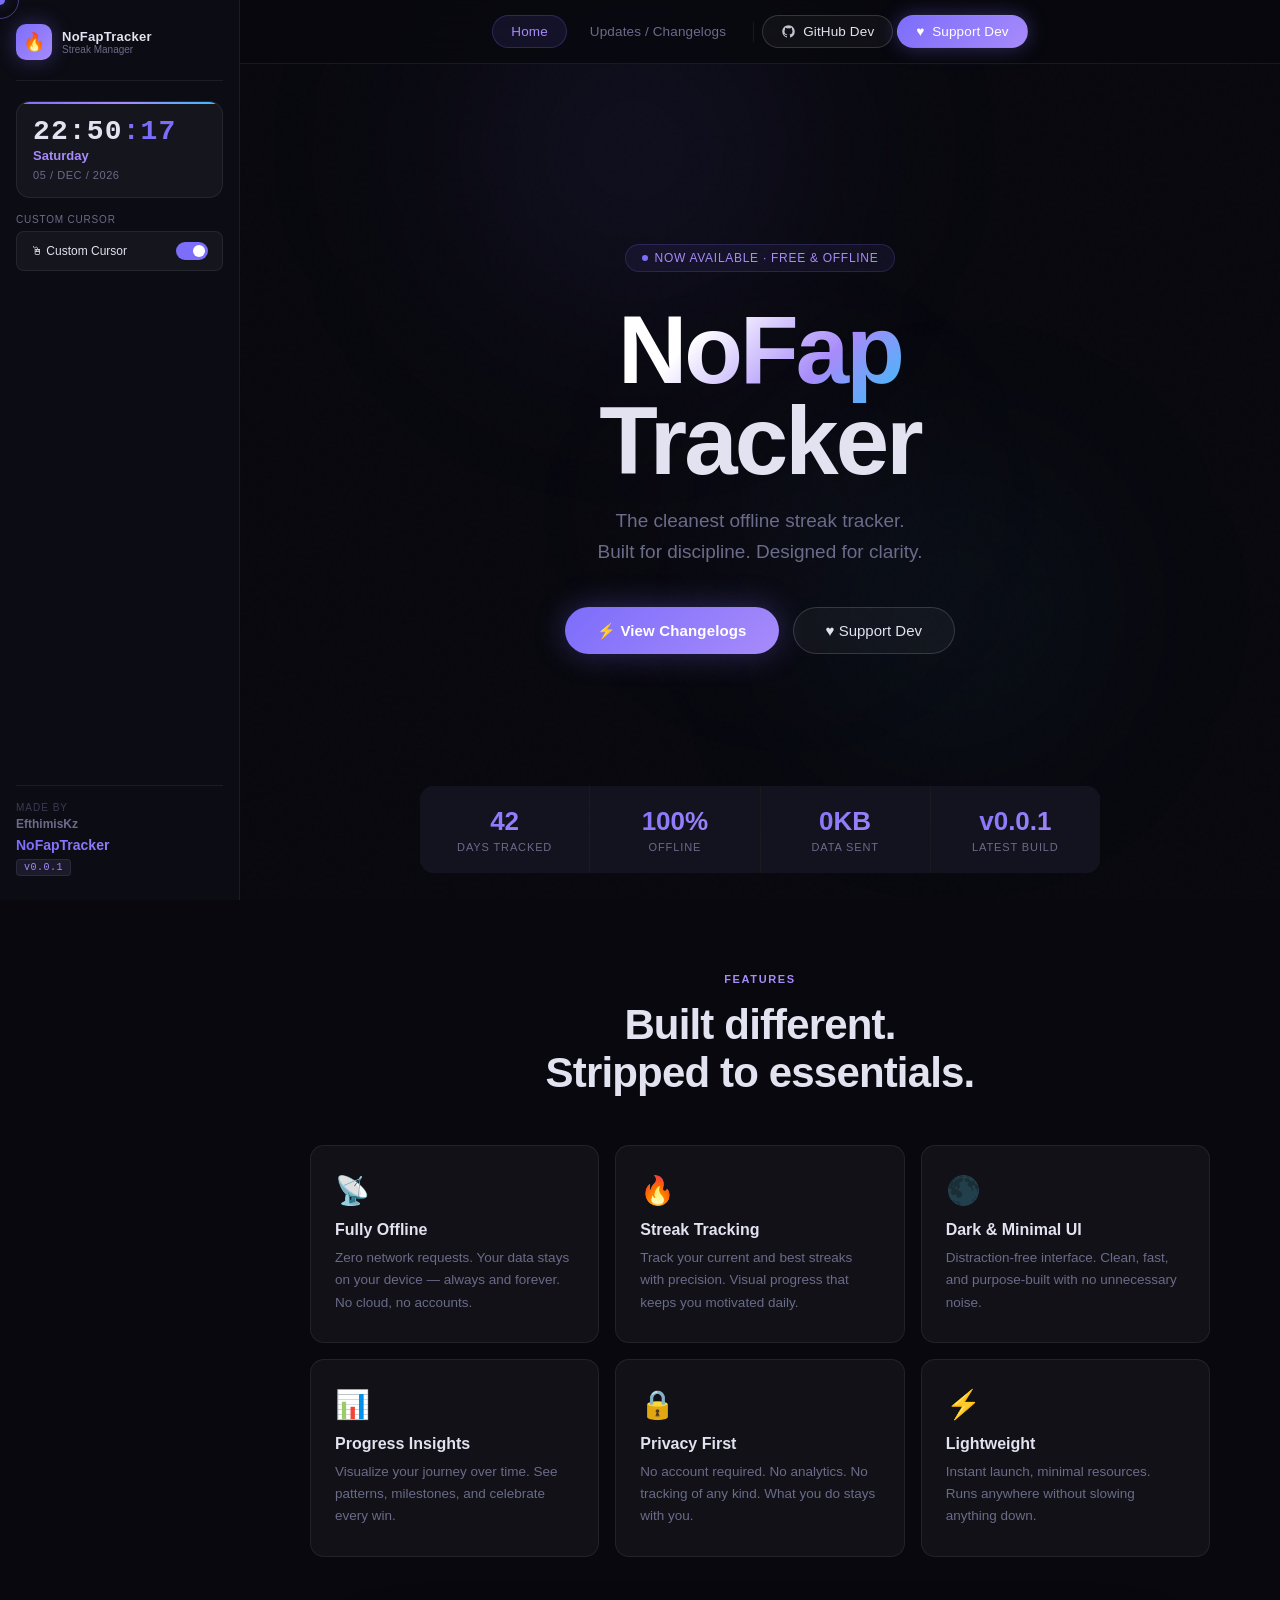
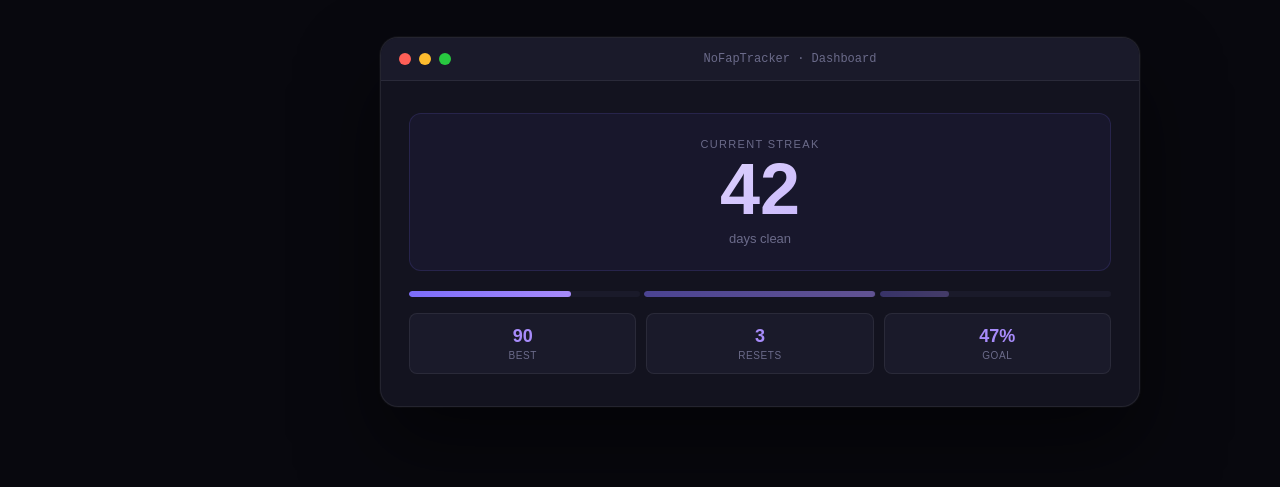
==== commit fe886781: "Add files via upload" ====
--- a/index.html
+++ b/index.html
@@ -75,7 +75,7 @@
       <a href="index.html" class="nav-link active">Home</a>
 
       <!-- Changelog — links to separate page -->
-      <a href="changelog.html" class="nav-link">Updates / Changelogs</a>
+      <a href="updates.html" class="nav-link">Updates / Changelogs</a>
 
       <div class="nav-divider"></div>
 
@@ -122,7 +122,7 @@
 
         <div class="hero-actions">
           <!-- ✅ FIX: Direct link to changelog.html -->
-          <a href="changelog.html" class="btn-primary">
+          <a href="updates.html" class="btn-primary">
             ⚡ View Changelogs
           </a>
           <a class="btn-secondary"
